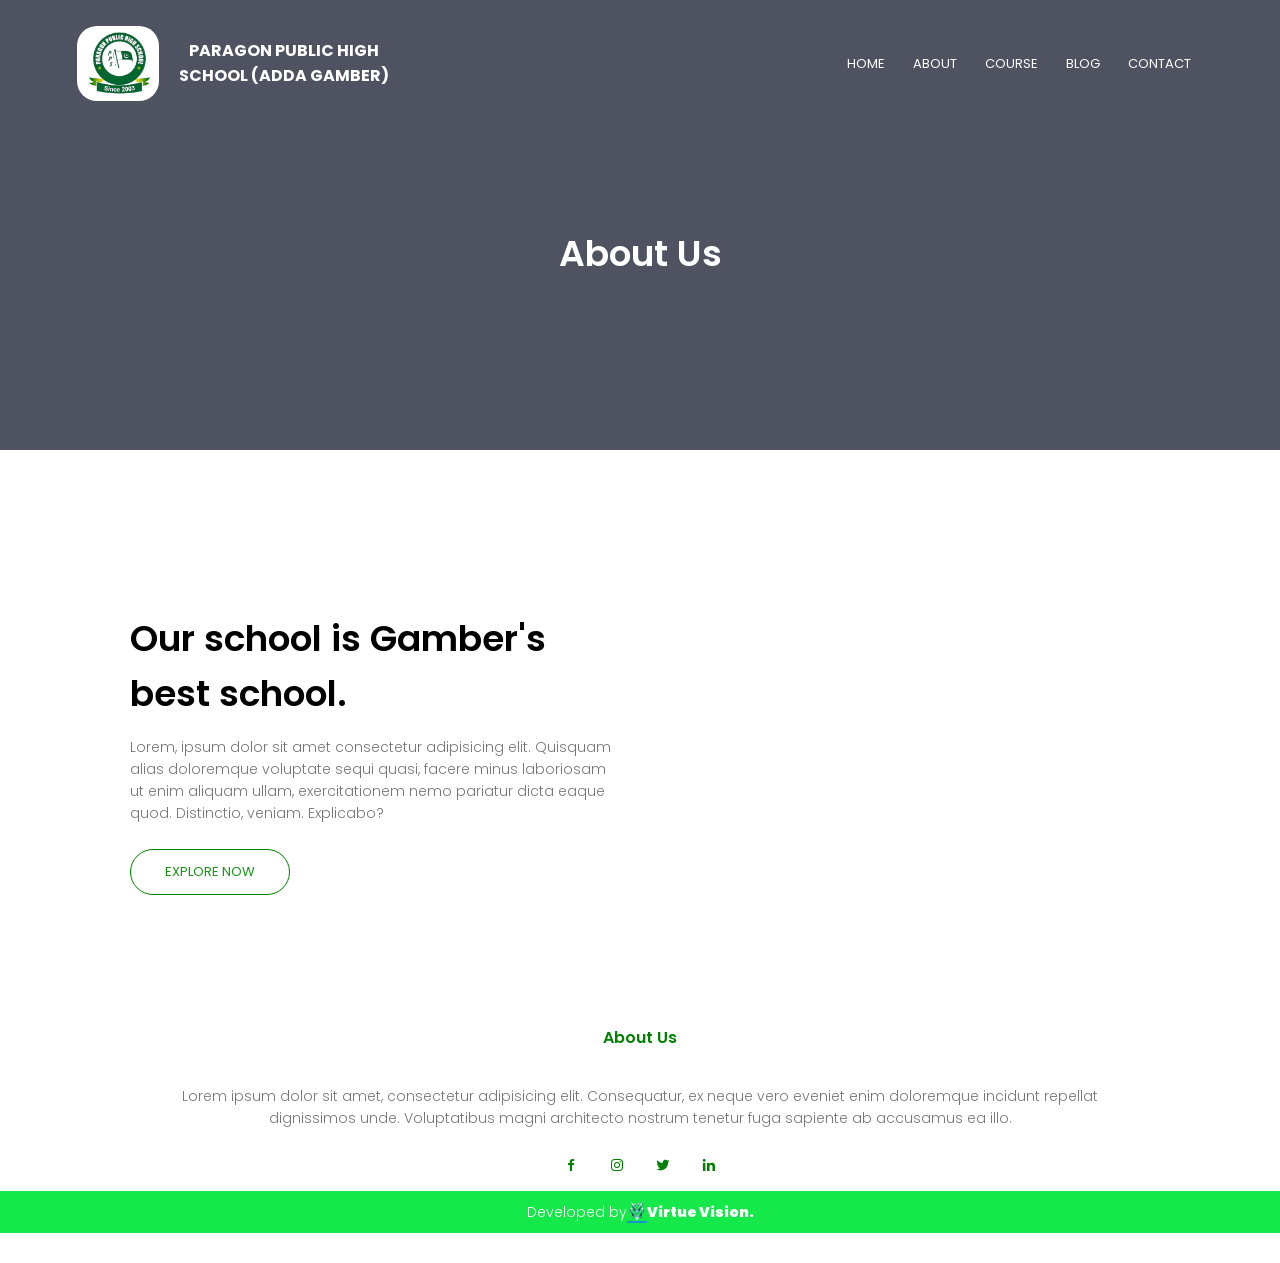
==== about.html @ e6b32bfe "Add files via upload" ====
<!DOCTYPE html>
<html lang="en">
<head>
    <meta charset="UTF-8">
    <meta name="viewport" content="width=device-width, initial-scale=1.0">
    <title>Paragon Public High School</title>
    <link rel="stylesheet" href="style.css">
    <link rel="icon" href="logo.jpg">
    <link href='https://unpkg.com/boxicons@2.1.4/css/boxicons.min.css' rel='stylesheet'>
    <link rel="preconnect" href="https://fonts.googleapis.com">
    <link rel="preconnect" href="https://fonts.gstatic.com" crossorigin>
    <link href="https://fonts.googleapis.com/css2?family=Poppins:ital,wght@0,100;0,200;0,300;0,400;0,500;0,600;0,700;0,800;0,900;1,100;1,200;1,300;1,400;1,500;1,600;1,700;1,800;1,900&display=swap" rel="stylesheet">
</head>
<body>
    
    <section class="sub-header">
        <nav>
            <a id="display" href="index.html">
                <img id="logo" src="logo.png" alt="">
                <h4 id="logo-text">PARAGON PUBLIC HIGH SCHOOL (ADDA GAMBER)</h4>
            </a>
            <div class="nav-links " id="navLinks">
                <i class='bx bx-x' onclick="hideMenu()" ></i>
                <ul>
                    <li><a href="index.html">HOME</a></li>
                    <li><a href="about.html">ABOUT</a></li>
                    <li><a href="course.html">COURSE</a></li>
                    <li><a href="blog.html">BLOG</a></li>
                    <li><a href="">CONTACT</a></li>
                </ul>
            </div>
            <i class='bx bx-menu' onclick="showMenu()"></i>
        </nav>
        <h1>About Us</h1>
    </section>
    <!--------- about us --------->
    <section class="about-us">
        <div class="row">
            <div class="about-col">
                <h1>Our school is Gamber's best school.</h1>
                <p>Lorem, ipsum dolor sit amet consectetur adipisicing elit. Quisquam alias doloremque voluptate sequi quasi, facere minus laboriosam ut enim aliquam ullam, exercitationem nemo pariatur dicta eaque quod. Distinctio, veniam. Explicabo?</p>
                <a href="" class="hero-btn red-btn">EXPLORE NOW</a>
            </div>
            <div class="about-col">
                <img src="about.jpg" alt="">
            </div>
        </div>
    </section>
    
    <section class="footer">
        <h4 style="color: green;">About Us</h4>
        <p>Lorem ipsum dolor sit amet, consectetur adipisicing elit. Consequatur, ex neque vero eveniet enim doloremque incidunt repellat <br> dignissimos unde. Voluptatibus magni architecto nostrum tenetur fuga sapiente ab accusamus ea illo.</p>
        <div class="icons">
            <i class='bx bxl-facebook' ></i>
            <i class='bx bxl-instagram' ></i>
            <i class='bx bxl-twitter' ></i>
            <i class='bx bxl-linkedin' ></i>
        </div>
        <p class="pvv">Developed by
                <img src="VV.png" id="vlog">
                <a id="pv" href="https://virtue-vision.com" target="_blank" style="text-decoration: none;">Virtue Vision.</a></p>
    </section>

    <script src="script.js"></script>
</body>
</html>
---- style.css ----
*{
    margin: 0;
    padding: 0;
    font-family: 'Poppins', sans-serif;
}
.header{
    min-height: 100vh;
    width: 100%;
    background-image: linear-gradient(rgba(4,9,30,0.7)),
    url(banner.png);
    background-position: center;
    background-size: cover;
    position: relative;
}
nav{
    display: flex;
    padding: 2% 6%;
    justify-content: space-between;
    align-items: center;
}
#display{
    display: flex;
    align-items: center;
    text-decoration: none;
}
#logo-text{
    color: white;
    max-inline-size: 15rem;
    padding: 0 5px;
}
#logo{
    width: 10%;
    padding-left: 1%;
    border-radius: 20px;
    background-color: #fff;
}
nav img{
    width: 145px;
}
.nav-link{
    flex: 1;
    text-align: right;
}
.nav-links ul li{
    list-style: none;
    display: inline-block;
    padding: 8px 12px;
    position: relative;
}
.nav-links ul li a{
    color: #fff;
    text-decoration: none;
    font-size: 13px;
}
.nav-links ul li::after{
    content: '';
    width: 0%;
    height: 2px;
    background: green;
    display: block;
    margin: auto;
    transition: 0.5s;
}
.nav-links ul li:hover::after{
    width: 100%;
}
.text-box{
    width: 90%;
    color: #fff;
    position: absolute;
    top: 50%;
    left: 50%;
    transform: translate(-50%,-50%);
    text-align: center;
}
.text-box h1{
    font-size: 62px;
}
.text-box p{
    margin: 10px 0 40px;
    font-size: 14px;
    color: #fff;
}
.hero-btn{
    display: inline-block;
    text-decoration: none;
    color: #fff;
    border: 1px solid #fff;
    border-radius: 50px;
    padding: 12px 34px;
    font-size: 13px;
    background: transparent;
    position: relative;
    cursor: pointer;
}
.hero-btn:hover{
    border: 3px solid green;
    background: green;
    transition: 1s;
}
nav .bx{
    display: none;
}
@media(max-width:700px){
    .text-box h1{
    font-size: 20px;
    }
    .nav-links ul li{
        display: block;
    }
    .nav-links{
        position: absolute;
        background: green;
        height: 100vh;
        width: 200px;
        right: -200px;
        top: 0;
        text-align: left;
        z-index: 2;
        transition: 1s;
    }
    nav .bx{
        display: block;
        color: #fff;
        margin: 10px;
        font-size: 35px;
        cursor: pointer;
    }
    .nav-links ul{
        padding: 30px;
    }
}

.course{
    width: 80%;
    margin: auto;
    text-align: center;
    padding-top: 100px;
}
h1{
    font-size: 36px;
    font-weight: 600;
}
p{
    color: #777;
    font-size: 14px;
    font-weight: 300;
    line-height: 22px;
    padding: 10px;
}
.row{
    margin-top: 5%;
    display: flex;
    justify-content: space-between;
}
.course-col{
    flex-basis: 32%;
    background: #179515;
    border-radius: 10px;
    margin-bottom: 5%;
    padding: 20px 12px;
    box-sizing: border-box;
    transition: 0.5s;
}
h3{
    text-align: center;
    font-weight: 600;
    margin: 10px 0;
    color: #fff;
}
.course-col p{
    color: #fff;
}
.course-col:hover{
    box-shadow: 0 0 20px 0px green;
}
@media(max-width: 700px){
    .row{
        flex-direction: column;
    }
}

.campus{
    width: 80%;
    margin: auto;
    text-align: center;
    padding-top: 50px;
}
.campus-col{
    flex-basis: 32%;
    border-radius: 10px;
    margin-bottom: 30px;
    position: relative;
    overflow: hidden;
}
.campus-col img{
    width: 100%;
    display: block;
}
.layer h3{
    width: 100%;
    font-weight: 500;
    color: #fff;
    font-size: 26px;
    bottom: 0;
    left: 50%;
    transform: translateX(-50%);
    position: absolute;
    opacity: 0;
    transition: 0.5s;
}
.layer{
    background: transparent;
    width: 100%;
    height: 100%;
    position: absolute;
    top: 0;
    left: 0;
    transition: 0.5s;
}
.layer:hover{
    background: rgba(0, 226, 11, 0.7);
}
.layer:hover h3{
    bottom: 49%;
    opacity: 1;
}


.facilities{
    width: 80%;
    margin: auto;
    text-align: center;
    padding-top: 100px;
}
.facilities-col{
    flex-basis: 31%;
    border-radius: 10px;
    margin-bottom: 5%;
    text-align: center;
}
.facilities-col img{
    width: 100%;
    border-radius: 10px;
}
.facilities-col p{
    padding: 0;
}
.facilities-col h3{
    margin-top: 16px;
    margin-bottom: 15px;
    text-align: left;
    color: black;
}
.testimonials{
    width: 80%;
    margin: auto;
    padding-top: 100px;
    text-align: center;
}
.testimonial-col{
    flex-basis: 44%;
    border-radius: 10px;
    margin-bottom: 5%;
    text-align: left;
    background: green;
    padding: 25px;
    cursor: pointer;
    display: flex;
}
.testimonial-col img{
    height: 40px;
    margin-left: 5px;
    margin-right: 30px;
    border-radius: 50%;
}
.testimonial-col p{
    padding: 0;
    color: white;
}
.testimonial-col h3{
    margin-top: 15px;
    text-align: left;
}
.testimonial-col .bx{
    color: yellow;
}
@media(max-width: 700px){
    .testimonial-col img{
    margin-left: 0px;
    margin-right: 15px;
    }
}

.cta{
    margin: 100px auto;
    width: 80%;
    background-image: linear-gradient(rgba(0,0,0,0.7),rgba(0,0,0,0.7)),url(images/banner2.jpg);
    background-position: center;
    background-size: cover;
    border-radius: 10px;
    text-align: center;
    padding: 100px 0;
}
.cta h1{
    color: white;
    margin-bottom: 40px;
    padding: 0;
}
@media(max-width: 700px){
    .cta h1{
        font-size: 24px;
    }
}

.footer{
    width: 100%;
    text-align: center;
    padding: 30px 0;
}
.footer h4{
    margin-bottom: 25px;
    margin-top: 20px;
    font-weight: 600;
}
.icons .bx{
    color: green;
    margin: 0 13px;
    cursor: pointer;
    padding: 18px 0;
}
.bx:hover{
    border: 2px solid #179515;
    border-radius: 500px;
}
#pv{
    font-weight: 900;
    color: #fff;
}
#pv:hover{
    color: #143774;
}

#vlog{
    width: 20px;
    border-bottom: 2px solid #1792d2;
}
.pvv{
    display: flex;
    justify-content: center;
    background-color: #15e94a;
    color: #fff;
}
/*-------------- about us page----------*/
.sub-header{
    height: 50vh;
    width: 100%;
    background-image: linear-gradient(rgba(4,9,30,0.7),
    rgba(4,9,30,0.7)),url(background.jpg);
    background-position: center;
    background-size: cover;
    text-align: center;
    color: #fff;
}
.sub-header h1{
    margin-top: 100px;
}
.about-us{
    width: 80%;
    margin: auto;
    padding-top: 80px;
    padding-bottom: 50px;
}
.about-col{
    flex-basis: 48%;
    padding: 30px 2px;
}
.about-col img{
    width: 100%;
}
.about-col h1{
    padding-top: 0;
}
.about-col p{
    padding: 15px 0 25px;
}
.red-btn{
    border: 1px solid green;
    background: transparent;
    color: #179515;
}
.red-btn:hover{
    color: #fff;
}
/*------------------blog content-----------*/
.blog-content{
    width: 80%;
    margin: auto;
    padding: 68px 0;
}
.blog-left{
    flex-basis: 65%;
}
.blog-left img{
    width: 100%;
}
.blog-left h2{
    color: green;
    font-weight: 600;
    margin: 30px 0;
}
.blog-left p{
    color: #999;
    padding: 0;
}
.blog-right{
    flex-basis: 32%;
}
.blog-right h3{
    background: #15e94a;
    color: #fff;
    padding: 7px 0;
    font-size: 16px;
    margin-bottom: 20px;
}
.blog-right div{
    display: flex;
    align-items: center;
    justify-content: space-between;
    color: #555;
    padding: 8px;
    box-sizing: border-box;
}
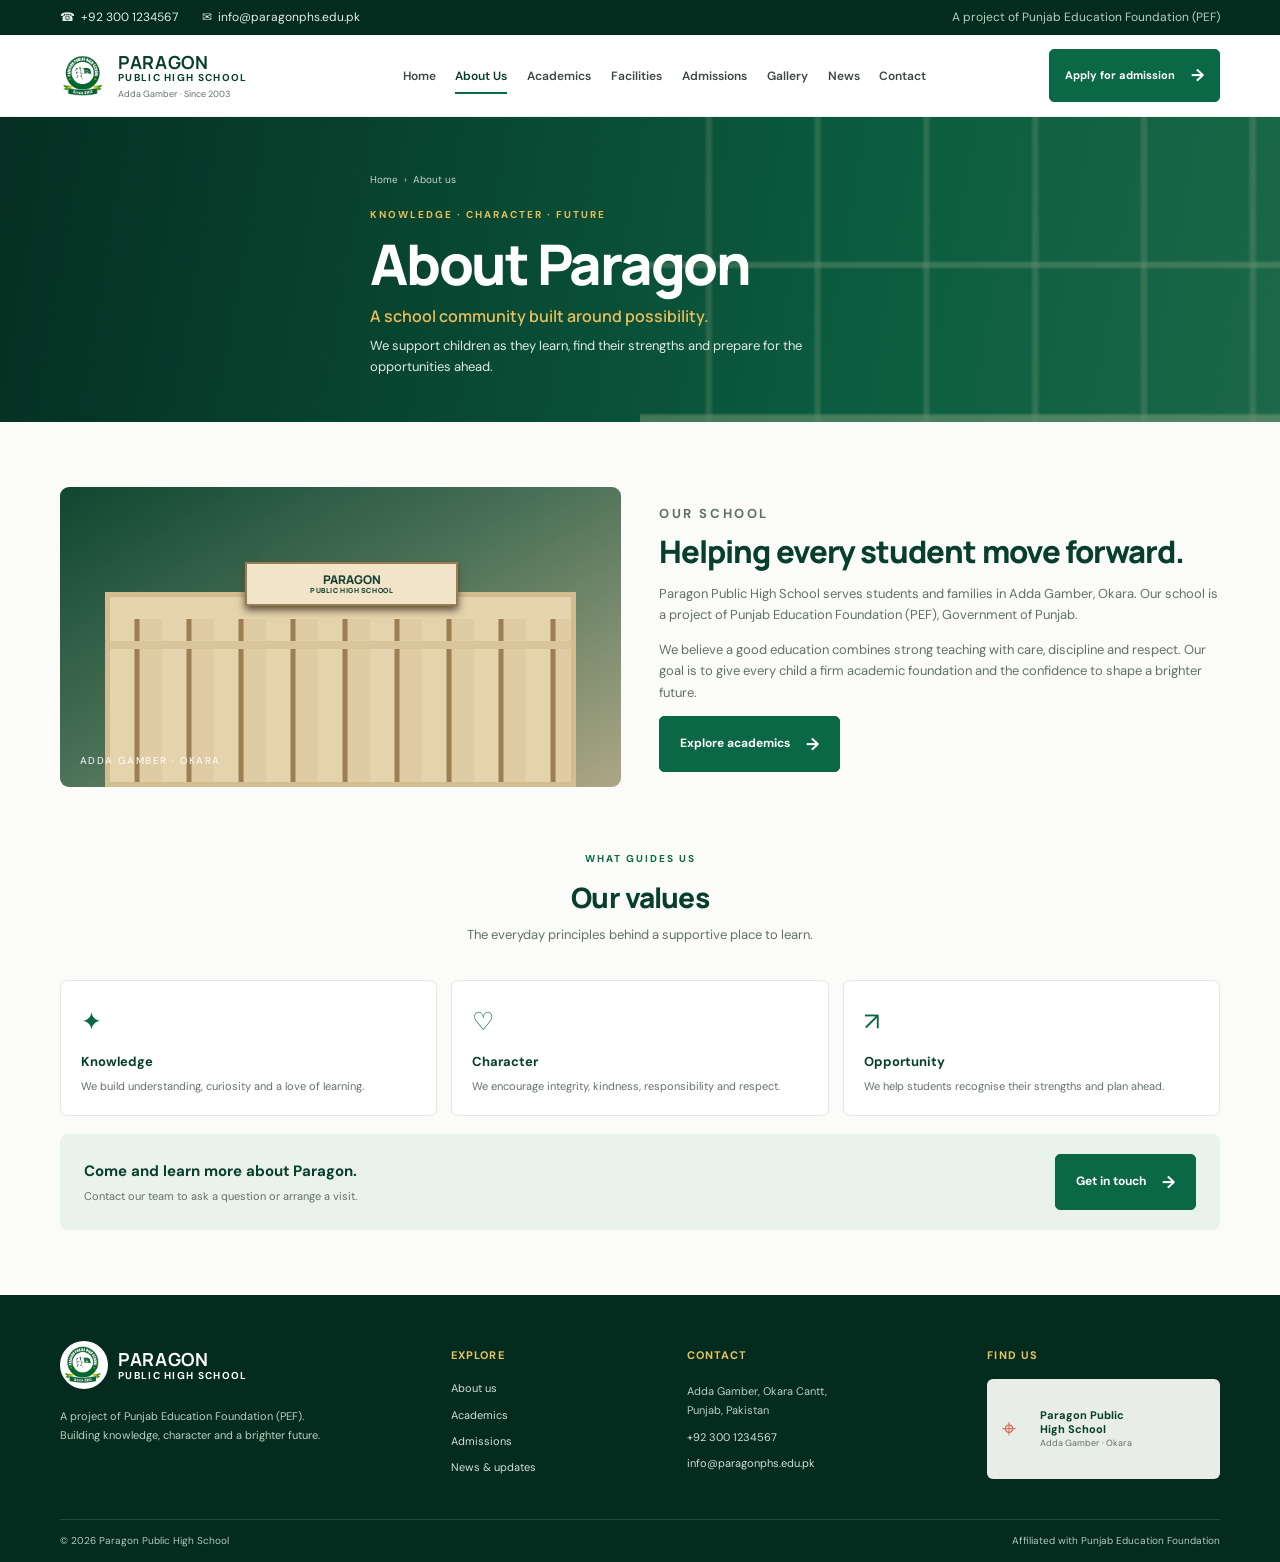
==== commit e1113b7f: "Complete Re-design" ====
--- a/about.html
+++ b/about.html
@@ -1,66 +1,4 @@
-<!DOCTYPE html>
-<html lang="en">
-<head>
-    <meta charset="UTF-8">
-    <meta name="viewport" content="width=device-width, initial-scale=1.0">
-    <title>Paragon Public High School</title>
-    <link rel="stylesheet" href="style.css">
-    <link rel="icon" href="logo.jpg">
-    <link href='https://unpkg.com/boxicons@2.1.4/css/boxicons.min.css' rel='stylesheet'>
-    <link rel="preconnect" href="https://fonts.googleapis.com">
-    <link rel="preconnect" href="https://fonts.gstatic.com" crossorigin>
-    <link href="https://fonts.googleapis.com/css2?family=Poppins:ital,wght@0,100;0,200;0,300;0,400;0,500;0,600;0,700;0,800;0,900;1,100;1,200;1,300;1,400;1,500;1,600;1,700;1,800;1,900&display=swap" rel="stylesheet">
-</head>
-<body>
-    
-    <section class="sub-header">
-        <nav>
-            <a id="display" href="index.html">
-                <img id="logo" src="logo.png" alt="">
-                <h4 id="logo-text">PARAGON PUBLIC HIGH SCHOOL (ADDA GAMBER)</h4>
-            </a>
-            <div class="nav-links " id="navLinks">
-                <i class='bx bx-x' onclick="hideMenu()" ></i>
-                <ul>
-                    <li><a href="index.html">HOME</a></li>
-                    <li><a href="about.html">ABOUT</a></li>
-                    <li><a href="course.html">COURSE</a></li>
-                    <li><a href="blog.html">BLOG</a></li>
-                    <li><a href="">CONTACT</a></li>
-                </ul>
-            </div>
-            <i class='bx bx-menu' onclick="showMenu()"></i>
-        </nav>
-        <h1>About Us</h1>
-    </section>
-    <!--------- about us --------->
-    <section class="about-us">
-        <div class="row">
-            <div class="about-col">
-                <h1>Our school is Gamber's best school.</h1>
-                <p>Lorem, ipsum dolor sit amet consectetur adipisicing elit. Quisquam alias doloremque voluptate sequi quasi, facere minus laboriosam ut enim aliquam ullam, exercitationem nemo pariatur dicta eaque quod. Distinctio, veniam. Explicabo?</p>
-                <a href="" class="hero-btn red-btn">EXPLORE NOW</a>
-            </div>
-            <div class="about-col">
-                <img src="about.jpg" alt="">
-            </div>
-        </div>
-    </section>
-    
-    <section class="footer">
-        <h4 style="color: green;">About Us</h4>
-        <p>Lorem ipsum dolor sit amet, consectetur adipisicing elit. Consequatur, ex neque vero eveniet enim doloremque incidunt repellat <br> dignissimos unde. Voluptatibus magni architecto nostrum tenetur fuga sapiente ab accusamus ea illo.</p>
-        <div class="icons">
-            <i class='bx bxl-facebook' ></i>
-            <i class='bx bxl-instagram' ></i>
-            <i class='bx bxl-twitter' ></i>
-            <i class='bx bxl-linkedin' ></i>
-        </div>
-        <p class="pvv">Developed by
-                <img src="VV.png" id="vlog">
-                <a id="pv" href="https://virtue-vision.com" target="_blank" style="text-decoration: none;">Virtue Vision.</a></p>
-    </section>
-
-    <script src="script.js"></script>
-</body>
-</html>+<!doctype html><html lang="en"><head><meta charset="utf-8"><meta name="viewport" content="width=device-width, initial-scale=1"><meta name="description" content="Learn about Paragon Public High School, a PEF school in Adda Gamber."><title>About Us | Paragon Public High School</title><link rel="icon" href="logo.png"><link rel="stylesheet" href="style.css"></head><body>
+<div class="topbar"><div class="container topbar-inner"><span>☎ &nbsp;+92 300 1234567</span><a href="mailto:info@paragonphs.edu.pk">✉ &nbsp;info@paragonphs.edu.pk</a><span class="topbar-note">A project of Punjab Education Foundation (PEF)</span></div></div><header class="site-header"><div class="container nav-wrap"><a class="brand" href="index.html"><img src="logo.png" alt="Paragon crest"><span><strong>PARAGON</strong><small>PUBLIC HIGH SCHOOL</small><em>Adda Gamber · Since 2003</em></span></a><button class="menu-toggle" aria-label="Open menu" aria-expanded="false">☰</button><nav class="main-nav"><a href="index.html">Home</a><a class="active" href="about.html">About Us</a><a href="course.html">Academics</a><a href="index.html#facilities">Facilities</a><a href="admissions.html">Admissions</a><a href="index.html#life">Gallery</a><a href="blog.html">News</a><a href="contact.html">Contact</a></nav><a class="button button-small nav-cta" href="admissions.html">Apply for admission <span>→</span></a></div></header>
+<main><section class="page-hero"><div class="container page-hero-content"><p class="breadcrumbs">Home &nbsp;›&nbsp; About us</p><p class="eyebrow">KNOWLEDGE · CHARACTER · FUTURE</p><h1>About Paragon</h1><h2>A school community built around possibility.</h2><p>We support children as they learn, find their strengths and prepare for the opportunities ahead.</p></div></section><section class="content-section container"><div class="about-split"><div class="about-visual"><span class="school-sign">PARAGON <small>PUBLIC HIGH SCHOOL</small></span><span class="about-visual-caption">ADDA GAMBER · OKARA</span></div><div class="about-copy"><p class="eyebrow">OUR SCHOOL</p><h2>Helping every student move forward.</h2><p>Paragon Public High School serves students and families in Adda Gamber, Okara. Our school is a project of Punjab Education Foundation (PEF), Government of Punjab.</p><p>We believe a good education combines strong teaching with care, discipline and respect. Our goal is to give every child a firm academic foundation and the confidence to shape a brighter future.</p><a class="button" href="course.html">Explore academics <span>→</span></a></div></div><div class="section-heading" style="margin-top:64px"><p class="eyebrow">WHAT GUIDES US</p><h2>Our values</h2><p>The everyday principles behind a supportive place to learn.</p></div><div class="values-grid"><article class="value-card"><span>✦</span><h3>Knowledge</h3><p>We build understanding, curiosity and a love of learning.</p></article><article class="value-card"><span>♡</span><h3>Character</h3><p>We encourage integrity, kindness, responsibility and respect.</p></article><article class="value-card"><span>↗</span><h3>Opportunity</h3><p>We help students recognise their strengths and plan ahead.</p></article></div><div class="contact-banner"><div><h3>Come and learn more about Paragon.</h3><p>Contact our team to ask a question or arrange a visit.</p></div><a href="contact.html" class="button">Get in touch <span>→</span></a></div></section></main>
+<footer class="site-footer"><div class="container footer-grid"><div class="footer-brand"><a class="brand brand-light" href="index.html"><img src="logo.png" alt=""><span><strong>PARAGON</strong><small>PUBLIC HIGH SCHOOL</small></span></a><p>A project of Punjab Education Foundation (PEF).<br>Building knowledge, character and a brighter future.</p></div><div><h3>Explore</h3><a href="about.html">About us</a><a href="course.html">Academics</a><a href="admissions.html">Admissions</a><a href="blog.html">News & updates</a></div><div><h3>Contact</h3><p>Adda Gamber, Okara Cantt,<br>Punjab, Pakistan</p><a href="tel:+923001234567">+92 300 1234567</a><a href="mailto:info@paragonphs.edu.pk">info@paragonphs.edu.pk</a></div><div><h3>Find us</h3><a class="map-card" href="https://maps.google.com/?q=Adda+Gamber,+Okara,+Pakistan" target="_blank" rel="noreferrer"><span>⌖</span><b>Paragon Public<br>High School</b><small>Adda Gamber · Okara</small></a></div></div><div class="container footer-bottom"><span>© <span data-year>2026</span> Paragon Public High School</span><span>Affiliated with Punjab Education Foundation</span></div></footer><script src="script.js"></script></body></html>
--- a/style.css
+++ b/style.css
@@ -1,433 +1,17 @@
-*{
-    margin: 0;
-    padding: 0;
-    font-family: 'Poppins', sans-serif;
-}
-.header{
-    min-height: 100vh;
-    width: 100%;
-    background-image: linear-gradient(rgba(4,9,30,0.7)),
-    url(banner.png);
-    background-position: center;
-    background-size: cover;
-    position: relative;
-}
-nav{
-    display: flex;
-    padding: 2% 6%;
-    justify-content: space-between;
-    align-items: center;
-}
-#display{
-    display: flex;
-    align-items: center;
-    text-decoration: none;
-}
-#logo-text{
-    color: white;
-    max-inline-size: 15rem;
-    padding: 0 5px;
-}
-#logo{
-    width: 10%;
-    padding-left: 1%;
-    border-radius: 20px;
-    background-color: #fff;
-}
-nav img{
-    width: 145px;
-}
-.nav-link{
-    flex: 1;
-    text-align: right;
-}
-.nav-links ul li{
-    list-style: none;
-    display: inline-block;
-    padding: 8px 12px;
-    position: relative;
-}
-.nav-links ul li a{
-    color: #fff;
-    text-decoration: none;
-    font-size: 13px;
-}
-.nav-links ul li::after{
-    content: '';
-    width: 0%;
-    height: 2px;
-    background: green;
-    display: block;
-    margin: auto;
-    transition: 0.5s;
-}
-.nav-links ul li:hover::after{
-    width: 100%;
-}
-.text-box{
-    width: 90%;
-    color: #fff;
-    position: absolute;
-    top: 50%;
-    left: 50%;
-    transform: translate(-50%,-50%);
-    text-align: center;
-}
-.text-box h1{
-    font-size: 62px;
-}
-.text-box p{
-    margin: 10px 0 40px;
-    font-size: 14px;
-    color: #fff;
-}
-.hero-btn{
-    display: inline-block;
-    text-decoration: none;
-    color: #fff;
-    border: 1px solid #fff;
-    border-radius: 50px;
-    padding: 12px 34px;
-    font-size: 13px;
-    background: transparent;
-    position: relative;
-    cursor: pointer;
-}
-.hero-btn:hover{
-    border: 3px solid green;
-    background: green;
-    transition: 1s;
-}
-nav .bx{
-    display: none;
-}
-@media(max-width:700px){
-    .text-box h1{
-    font-size: 20px;
-    }
-    .nav-links ul li{
-        display: block;
-    }
-    .nav-links{
-        position: absolute;
-        background: green;
-        height: 100vh;
-        width: 200px;
-        right: -200px;
-        top: 0;
-        text-align: left;
-        z-index: 2;
-        transition: 1s;
-    }
-    nav .bx{
-        display: block;
-        color: #fff;
-        margin: 10px;
-        font-size: 35px;
-        cursor: pointer;
-    }
-    .nav-links ul{
-        padding: 30px;
-    }
-}
-
-.course{
-    width: 80%;
-    margin: auto;
-    text-align: center;
-    padding-top: 100px;
-}
-h1{
-    font-size: 36px;
-    font-weight: 600;
-}
-p{
-    color: #777;
-    font-size: 14px;
-    font-weight: 300;
-    line-height: 22px;
-    padding: 10px;
-}
-.row{
-    margin-top: 5%;
-    display: flex;
-    justify-content: space-between;
-}
-.course-col{
-    flex-basis: 32%;
-    background: #179515;
-    border-radius: 10px;
-    margin-bottom: 5%;
-    padding: 20px 12px;
-    box-sizing: border-box;
-    transition: 0.5s;
-}
-h3{
-    text-align: center;
-    font-weight: 600;
-    margin: 10px 0;
-    color: #fff;
-}
-.course-col p{
-    color: #fff;
-}
-.course-col:hover{
-    box-shadow: 0 0 20px 0px green;
-}
-@media(max-width: 700px){
-    .row{
-        flex-direction: column;
-    }
-}
-
-.campus{
-    width: 80%;
-    margin: auto;
-    text-align: center;
-    padding-top: 50px;
-}
-.campus-col{
-    flex-basis: 32%;
-    border-radius: 10px;
-    margin-bottom: 30px;
-    position: relative;
-    overflow: hidden;
-}
-.campus-col img{
-    width: 100%;
-    display: block;
-}
-.layer h3{
-    width: 100%;
-    font-weight: 500;
-    color: #fff;
-    font-size: 26px;
-    bottom: 0;
-    left: 50%;
-    transform: translateX(-50%);
-    position: absolute;
-    opacity: 0;
-    transition: 0.5s;
-}
-.layer{
-    background: transparent;
-    width: 100%;
-    height: 100%;
-    position: absolute;
-    top: 0;
-    left: 0;
-    transition: 0.5s;
-}
-.layer:hover{
-    background: rgba(0, 226, 11, 0.7);
-}
-.layer:hover h3{
-    bottom: 49%;
-    opacity: 1;
-}
-
-
-.facilities{
-    width: 80%;
-    margin: auto;
-    text-align: center;
-    padding-top: 100px;
-}
-.facilities-col{
-    flex-basis: 31%;
-    border-radius: 10px;
-    margin-bottom: 5%;
-    text-align: center;
-}
-.facilities-col img{
-    width: 100%;
-    border-radius: 10px;
-}
-.facilities-col p{
-    padding: 0;
-}
-.facilities-col h3{
-    margin-top: 16px;
-    margin-bottom: 15px;
-    text-align: left;
-    color: black;
-}
-.testimonials{
-    width: 80%;
-    margin: auto;
-    padding-top: 100px;
-    text-align: center;
-}
-.testimonial-col{
-    flex-basis: 44%;
-    border-radius: 10px;
-    margin-bottom: 5%;
-    text-align: left;
-    background: green;
-    padding: 25px;
-    cursor: pointer;
-    display: flex;
-}
-.testimonial-col img{
-    height: 40px;
-    margin-left: 5px;
-    margin-right: 30px;
-    border-radius: 50%;
-}
-.testimonial-col p{
-    padding: 0;
-    color: white;
-}
-.testimonial-col h3{
-    margin-top: 15px;
-    text-align: left;
-}
-.testimonial-col .bx{
-    color: yellow;
-}
-@media(max-width: 700px){
-    .testimonial-col img{
-    margin-left: 0px;
-    margin-right: 15px;
-    }
-}
-
-.cta{
-    margin: 100px auto;
-    width: 80%;
-    background-image: linear-gradient(rgba(0,0,0,0.7),rgba(0,0,0,0.7)),url(images/banner2.jpg);
-    background-position: center;
-    background-size: cover;
-    border-radius: 10px;
-    text-align: center;
-    padding: 100px 0;
-}
-.cta h1{
-    color: white;
-    margin-bottom: 40px;
-    padding: 0;
-}
-@media(max-width: 700px){
-    .cta h1{
-        font-size: 24px;
-    }
-}
-
-.footer{
-    width: 100%;
-    text-align: center;
-    padding: 30px 0;
-}
-.footer h4{
-    margin-bottom: 25px;
-    margin-top: 20px;
-    font-weight: 600;
-}
-.icons .bx{
-    color: green;
-    margin: 0 13px;
-    cursor: pointer;
-    padding: 18px 0;
-}
-.bx:hover{
-    border: 2px solid #179515;
-    border-radius: 500px;
-}
-#pv{
-    font-weight: 900;
-    color: #fff;
-}
-#pv:hover{
-    color: #143774;
-}
-
-#vlog{
-    width: 20px;
-    border-bottom: 2px solid #1792d2;
-}
-.pvv{
-    display: flex;
-    justify-content: center;
-    background-color: #15e94a;
-    color: #fff;
-}
-/*-------------- about us page----------*/
-.sub-header{
-    height: 50vh;
-    width: 100%;
-    background-image: linear-gradient(rgba(4,9,30,0.7),
-    rgba(4,9,30,0.7)),url(background.jpg);
-    background-position: center;
-    background-size: cover;
-    text-align: center;
-    color: #fff;
-}
-.sub-header h1{
-    margin-top: 100px;
-}
-.about-us{
-    width: 80%;
-    margin: auto;
-    padding-top: 80px;
-    padding-bottom: 50px;
-}
-.about-col{
-    flex-basis: 48%;
-    padding: 30px 2px;
-}
-.about-col img{
-    width: 100%;
-}
-.about-col h1{
-    padding-top: 0;
-}
-.about-col p{
-    padding: 15px 0 25px;
-}
-.red-btn{
-    border: 1px solid green;
-    background: transparent;
-    color: #179515;
-}
-.red-btn:hover{
-    color: #fff;
-}
-/*------------------blog content-----------*/
-.blog-content{
-    width: 80%;
-    margin: auto;
-    padding: 68px 0;
-}
-.blog-left{
-    flex-basis: 65%;
-}
-.blog-left img{
-    width: 100%;
-}
-.blog-left h2{
-    color: green;
-    font-weight: 600;
-    margin: 30px 0;
-}
-.blog-left p{
-    color: #999;
-    padding: 0;
-}
-.blog-right{
-    flex-basis: 32%;
-}
-.blog-right h3{
-    background: #15e94a;
-    color: #fff;
-    padding: 7px 0;
-    font-size: 16px;
-    margin-bottom: 20px;
-}
-.blog-right div{
-    display: flex;
-    align-items: center;
-    justify-content: space-between;
-    color: #555;
-    padding: 8px;
-    box-sizing: border-box;
-}+@import url('https://fonts.googleapis.com/css2?family=DM+Sans:wght@400;500;600;700&family=Manrope:wght@400;500;600;700;800&display=swap');
+:root{--green:#073e2c;--deep:#032b1e;--mid:#0b6847;--mint:#eaf2ec;--paper:#fbfcf9;--gold:#e9bd59;--ink:#17251e;--muted:#637068;--line:#e2e8e2;--white:#fff;--serif:Georgia,'Times New Roman',serif;--sans:'DM Sans',Arial,sans-serif;--display:'Manrope',Arial,sans-serif;--shadow:0 14px 40px rgba(15,45,31,.08)}
+*{box-sizing:border-box}html{scroll-behavior:smooth}body{margin:0;background:var(--paper);color:var(--ink);font-family:var(--sans);font-size:15px;line-height:1.65}a{color:inherit;text-decoration:none}img{max-width:100%}.container{width:min(1160px,calc(100% - 48px));margin-inline:auto}.topbar{background:var(--deep);color:#e3eee8;font-size:12px}.topbar-inner{min-height:35px;display:flex;align-items:center;gap:24px}.topbar a:hover{color:var(--gold)}.topbar-note{margin-left:auto;color:#b9cfc0}.site-header{height:82px;background:rgba(255,255,255,.97);position:sticky;top:0;z-index:10;border-bottom:1px solid #edf0ec}.nav-wrap{height:100%;display:flex;align-items:center;justify-content:space-between;gap:22px}.brand{display:flex;align-items:center;gap:10px;min-width:220px;color:var(--green)}.brand img{width:48px;height:48px;object-fit:contain}.brand span{display:flex;flex-direction:column;line-height:1.15}.brand strong{font-family:var(--display);font-size:18px;letter-spacing:.035em}.brand small{font-size:10px;font-weight:700;letter-spacing:.13em}.brand em{font-size:9px;font-style:normal;color:var(--muted);margin-top:5px}.main-nav{display:flex;align-items:center;gap:clamp(10px,1.55vw,23px)}.main-nav a{font-size:12px;font-weight:600;color:#3d4842;white-space:nowrap;padding:29px 0 26px;position:relative}.main-nav a:after{content:'';height:2px;position:absolute;bottom:19px;left:0;right:100%;background:var(--mid);transition:.2s}.main-nav a:hover:after,.main-nav a.active:after{right:0}.main-nav a.active{color:var(--green)}.menu-toggle{display:none;border:0;background:none;font-size:26px;color:var(--green);cursor:pointer}.button{display:inline-flex;align-items:center;justify-content:center;gap:16px;padding:13px 20px;border:1px solid var(--mid);border-radius:5px;background:var(--mid);color:white;font-weight:700;font-size:12px;transition:.2s}.button:hover{background:var(--deep);border-color:var(--deep);transform:translateY(-1px)}.button span,.text-link span{font-size:17px}.button-small{padding:11px 15px;font-size:11px;white-space:nowrap}.button-outline{background:transparent;border-color:rgba(255,255,255,.7);color:white}.button-outline:hover{background:#fff;color:var(--green);border-color:#fff}.button-gold{background:var(--gold);border-color:var(--gold);color:var(--deep)}.button-gold:hover{background:#f2cc72;border-color:#f2cc72;color:var(--deep)}
+.hero{min-height:530px;background:radial-gradient(ellipse at 73% 22%,#2c7254 0%,transparent 33%),linear-gradient(110deg,#052b20 2%,#06432f 53%,#0d5a40 100%);color:white;position:relative;overflow:hidden;display:flex;align-items:center}.hero:before{content:'';position:absolute;inset:0;background:linear-gradient(90deg,rgba(3,35,25,.15),transparent 64%),radial-gradient(ellipse at 92% 100%,rgba(231,184,79,.24),transparent 35%)}.hero-content{position:relative;z-index:2;padding:65px 0 82px}.eyebrow{font-size:10px;letter-spacing:.2em;font-weight:700;color:var(--mid);margin:0 0 10px}.hero .eyebrow{color:#eac667}.hero h1{font-family:var(--display);font-size:clamp(42px,6vw,76px);line-height:1.02;letter-spacing:-.045em;margin:0 0 20px;max-width:590px}.hero h1 span{color:#e8c363}.hero-lead{font-size:16px;line-height:1.65;color:#e4ece6;max-width:450px;margin:0 0 8px}.hero-sub{font-size:12px;color:#c4d6ca;margin:0 0 25px}.hero-actions{display:flex;gap:12px;flex-wrap:wrap}.hero-proof{display:flex;gap:12px;align-items:center;margin-top:42px;color:#fff}.proof-mark{width:39px;height:39px;border:1px solid rgba(233,189,89,.7);border-radius:50%;display:grid;place-items:center;color:var(--gold);font-size:22px}.hero-proof span:last-child{display:grid;line-height:1.35}.hero-proof b{font-size:12px}.hero-proof small{font-size:10px;color:#bfd2c6}.hero-building{position:absolute;z-index:1;width:min(54%,720px);height:390px;right:4.5%;bottom:45px;opacity:.9;background:linear-gradient(90deg,rgba(3,53,35,.3),transparent 12%),linear-gradient(#d7bb87 0 11%,#e8d3a6 11% 58%,#c4a977 58% 61%,#e0c99d 61% 100%);border:5px solid #c8b284;border-bottom:0;box-shadow:0 25px 70px rgba(0,0,0,.25);transform:perspective(1000px) rotateY(-7deg);clip-path:polygon(5% 7%,100% 0,100% 100%,0 100%)}.hero-building:before{content:'';position:absolute;inset:22% 0 0;background:repeating-linear-gradient(90deg,transparent 0 11%,rgba(91,71,42,.17) 11% 11.5%),repeating-linear-gradient(0deg,transparent 0 31%,rgba(99,77,47,.22) 31% 32%)}.building-upper{position:absolute;inset:31% 3% 56%;display:flex;gap:3%;justify-content:space-around}.building-upper i{display:block;width:15%;height:100%;background:linear-gradient(90deg,#173f32 0 15%,#aac0b0 16% 22%,#244a3a 23% 78%,#b4c2b5 79% 85%,#244737 86%);box-shadow:0 2px 8px #725f40}.building-columns{position:absolute;left:37%;right:16%;top:53%;height:41%;display:flex;justify-content:space-around;background:#123a2c;box-shadow:0 0 0 8px #d1b684}.building-columns i{height:100%;width:8px;background:linear-gradient(90deg,#c7ae7e,#f3e4c2 45%,#ac966d);box-shadow:0 2px 3px #17251e}.building-roof{position:absolute;top:20%;left:36%;width:39%;height:7%;background:#d0b681;box-shadow:0 6px 5px #806d4d}.school-sign{position:absolute;z-index:2;top:12%;left:41%;width:30%;padding:9px 4px;background:#f1e4c8;color:#174232;text-align:center;font-family:var(--display);font-size:12px;font-weight:800;line-height:1.15;border:2px solid #977e51;box-shadow:0 4px 8px #584c37}.school-sign small{display:block;font-size:7px;letter-spacing:.08em}.building-steps{position:absolute;bottom:0;left:30%;width:48%;height:13%;background:repeating-linear-gradient(0deg,#baaa89 0 7px,#e5d6b7 7px 12px)}.hero-bottom{position:absolute;z-index:3;bottom:0;left:50%;transform:translateX(-50%);display:flex;justify-content:space-between;padding:12px 0;border-top:1px solid rgba(255,255,255,.18);font-size:9px;letter-spacing:.13em;color:#d6e3da}
+.feature-strip{display:grid;grid-template-columns:repeat(4,1fr);background:white;border:1px solid var(--line);border-radius:8px;margin-top:-1px;position:relative;z-index:4;box-shadow:var(--shadow)}.feature-strip article{display:flex;gap:13px;align-items:center;padding:21px 19px;border-right:1px solid var(--line)}.feature-strip article:last-child{border:0}.feature-icon{width:38px;height:38px;flex:none;border-radius:50%;background:var(--green);color:white;display:grid;place-items:center;font-size:18px}.feature-strip h3,.feature-strip p{margin:0}.feature-strip h3{font-size:12px;color:var(--green)}.feature-strip p{font-size:10px;line-height:1.45;color:var(--muted);margin-top:4px}.section{padding-top:83px;padding-bottom:20px}.section-heading{text-align:center;margin:0 auto 30px;max-width:570px}.section-heading h2,.message-news h2,.results-band h2,.cta-band h2{font:800 clamp(26px,3vw,36px)/1.2 var(--display);letter-spacing:-.035em;color:var(--green);margin:0 0 10px}.section-heading>p:last-child{margin:0;color:var(--muted);font-size:13px}.card-grid{display:grid;gap:13px}.six-grid{grid-template-columns:repeat(6,1fr)}.icon-card{min-height:172px;text-align:center;padding:22px 13px;background:#fff;border:1px solid var(--line);border-radius:7px;transition:.2s}.icon-card:hover{transform:translateY(-4px);box-shadow:var(--shadow);border-color:#a7c1af}.icon-card>span{font-size:29px;line-height:1;color:var(--mid)}.icon-card h3{margin:14px 0 6px;font-size:12px;color:var(--green)}.icon-card p{margin:0;font-size:10px;line-height:1.55;color:var(--muted)}
+.results-band{display:grid;grid-template-columns:1fr 1.2fr;background:var(--deep);border-radius:9px;color:#fff;padding:30px 36px;gap:32px;margin-top:28px}.results-intro{padding-right:24px;border-right:1px solid rgba(255,255,255,.2)}.results-band .eyebrow{color:var(--gold)}.results-band h2{color:#fff;font-size:24px}.results-band p:not(.eyebrow){font-size:12px;color:#c8d8ce;max-width:380px}.text-link{display:inline-flex;align-items:center;gap:9px;color:var(--mid);font-weight:700;font-size:12px}.results-band .text-link{color:var(--gold)}.results-data .eyebrow{margin-bottom:18px}.stats{display:grid;grid-template-columns:repeat(3,1fr);gap:10px}.stats article{background:#fff;color:var(--green);min-height:100px;border-radius:6px;display:flex;flex-direction:column;align-items:center;justify-content:center;text-align:center;padding:12px}.stats strong{font:800 26px var(--display)}.stats span{font-size:10px;color:var(--muted);margin-top:4px}
+.section-heading-row{max-width:none;display:flex;align-items:end;justify-content:space-between;text-align:left}.section-heading-row>div>p:last-child{margin:0}.life-grid{display:grid;grid-template-columns:1.2fr 1fr 1fr;gap:14px}.life-card{min-height:220px;border-radius:8px;overflow:hidden;padding:20px;position:relative;display:flex;flex-direction:column;justify-content:space-between;color:#fff;background-color:#315944;background-image:linear-gradient(0deg,rgba(3,37,26,.83),transparent 74%),repeating-linear-gradient(0deg,transparent 0 39px,rgba(255,255,255,.09) 40px),linear-gradient(100deg,#8e9f82,#bec3ad 35%,#4f6d4f)}.life-card:before{content:'';position:absolute;inset:15% 8% 0;background:repeating-linear-gradient(90deg,transparent 0 16%,rgba(13,47,34,.62) 16% 21%,transparent 21% 36%);border-top:7px solid rgba(224,209,177,.8);opacity:.65}.life-science{background-color:#48715c;background-image:linear-gradient(0deg,rgba(3,37,26,.8),transparent 75%),radial-gradient(ellipse at 70% 20%,#d8ddc5,transparent 30%),linear-gradient(115deg,#748d78,#ccd1c0 50%,#56705a)}.life-sport{background-color:#5b7950;background-image:linear-gradient(0deg,rgba(3,37,26,.8),transparent 75%),linear-gradient(110deg,#476945,#9ba973 50%,#647b56)}.life-card span,.life-card h3{position:relative;z-index:1}.life-card span{font-size:9px;letter-spacing:.16em;color:#f0d47c}.life-card h3{font:700 22px/1.2 var(--display);margin:0}.message-news{display:grid;grid-template-columns:1.1fr .9fr;gap:16px;padding-top:68px;padding-bottom:25px}.principal-card,.news-card{padding:28px;background:white;border:1px solid var(--line);border-radius:8px}.principal-card{background:var(--mint);position:relative;padding-right:50px}.principal-card .eyebrow,.news-card .eyebrow{margin-bottom:14px}.quote-mark{font:64px/1 var(--serif);color:#93b09b;margin-top:0}.principal-card h2{font-size:23px;max-width:475px;margin-top:-9px}.principal-card>p:not(.eyebrow){font-size:12px;color:var(--muted);max-width:460px;margin:12px 0 18px}.news-card h2{font-size:23px}.news-item{display:grid;grid-template-columns:39px 1fr 22px;gap:12px;align-items:center;padding:14px 0;border-bottom:1px solid var(--line)}.news-item time{width:36px;height:36px;background:var(--mint);border-radius:50%;display:grid;place-items:center;color:var(--green);font-size:11px;font-weight:700}.news-item h3{font-size:12px;color:var(--green);margin:0}.news-item p{font-size:10px;color:var(--muted);margin:3px 0 0}.news-item>a{color:var(--mid);font-size:19px}.news-card>.text-link{margin-top:17px}.cta-band{display:flex;align-items:center;justify-content:space-between;gap:20px;padding:28px 34px;margin-top:22px;margin-bottom:70px;border-radius:8px;background:linear-gradient(110deg,#073d2c,#0e6747);color:white}.cta-band .eyebrow{color:var(--gold);margin-bottom:7px}.cta-band h2{color:#fff;font-size:25px;margin:0}
+.site-footer{background:var(--deep);color:#eaf0ec;padding:46px 0 0}.footer-grid{display:grid;grid-template-columns:1.35fr .75fr 1fr .9fr;gap:42px;padding-bottom:35px}.brand-light{color:#fff;min-width:0}.brand-light img{background:#fff;border-radius:50%;padding:2px}.footer-brand>p,.footer-grid>div>p{font-size:11px;color:#bdd0c4;line-height:1.7;margin:18px 0 0}.footer-grid h3{font-size:11px;letter-spacing:.1em;text-transform:uppercase;color:#e9c361;margin:5px 0 15px}.footer-grid>div:not(.footer-brand)>a:not(.map-card){display:block;font-size:11px;color:#d4e0d8;margin:8px 0}.footer-grid a:hover{color:var(--gold)}.map-card{min-height:100px;background:#e8ede7;border-radius:6px;color:var(--green);padding:15px;display:grid;grid-template-columns:30px 1fr;align-content:center;column-gap:8px}.map-card>span{grid-row:span 2;font-size:25px;color:#d7644f}.map-card b{font-size:11px;line-height:1.3}.map-card small{font-size:9px;color:var(--muted)}.footer-bottom{border-top:1px solid rgba(255,255,255,.13);min-height:43px;display:flex;align-items:center;justify-content:space-between;font-size:10px;color:#b6c8bd}
+/* Interior page layouts */
+.page-hero{position:relative;min-height:300px;display:flex;align-items:center;overflow:hidden;color:white;background:linear-gradient(100deg,#052f22,#0b5c40 67%,#1c6848)}.page-hero:after{content:'';position:absolute;right:0;top:0;width:50%;height:100%;opacity:.38;background:repeating-linear-gradient(90deg,transparent 0 10%,rgba(231,215,178,.38) 10.5% 11%,transparent 11.5% 17%),linear-gradient(0deg,rgba(231,215,178,.7) 2%,transparent 3% 50%,rgba(231,215,178,.5) 51% 52%,transparent 53%)}.page-hero-content{position:relative;z-index:2;padding:45px 0;max-width:540px}.breadcrumbs{font-size:10px;color:#c2d5c9;margin-bottom:18px}.page-hero .eyebrow{color:var(--gold)}.page-hero h1{font:800 clamp(36px,5vw,56px)/1.1 var(--display);letter-spacing:-.04em;margin:0 0 10px}.page-hero h2{font:600 16px var(--display);color:var(--gold);margin:0 0 8px}.page-hero p:not(.eyebrow):not(.breadcrumbs){font-size:13px;color:#e0ebe3;max-width:440px;margin:0}.page-hero .hero-actions{margin-top:20px}.page-hero .hero-actions .button{padding:10px 16px}.content-section{padding:65px 0}.content-section h2{font:800 28px var(--display);letter-spacing:-.03em;color:var(--green);margin:0 0 8px}.content-section>p{color:var(--muted)}.affiliation{display:grid;grid-template-columns:130px 1fr 150px;gap:20px;align-items:center;background:#f0f5ef;border-radius:8px;padding:18px 26px;margin-top:-24px;position:relative;z-index:2}.pef-wordmark{font:800 43px var(--display);color:var(--green);letter-spacing:-.08em;border-bottom:3px double var(--green);width:max-content;line-height:1.1}.affiliation h3{font-size:15px;color:var(--green);margin:0 0 5px}.affiliation p{font-size:11px;color:var(--muted);margin:0}.affiliation-seal{text-align:center;color:var(--green);font-weight:700;font-size:11px;line-height:1.3}.affiliation-seal span{display:block;font-size:32px}.process-grid{display:grid;grid-template-columns:repeat(6,1fr);gap:15px;margin-top:30px}.process-step{text-align:center;position:relative}.step-icon{width:52px;height:52px;margin:0 auto 8px;border-radius:50%;display:grid;place-items:center;background:var(--green);color:white;font-size:23px}.process-step b{display:block;font:800 22px var(--display);color:var(--green)}.process-step h3{font-size:12px;color:var(--ink);margin:1px 0 5px}.process-step p{font-size:10px;line-height:1.5;color:var(--muted);margin:0}.information-grid{display:grid;grid-template-columns:1fr 1fr;gap:16px;margin-top:38px}.info-panel{background:#fff;border:1px solid var(--line);border-radius:8px;padding:23px}.info-panel.warm{background:#fcf8ef}.info-panel h2{font:700 19px var(--display);color:var(--green);margin:0 0 14px}.check-list,.document-list{list-style:none;padding:0;margin:0}.check-list li{position:relative;padding:8px 0 8px 24px;font-size:11px;border-bottom:1px solid rgba(24,63,41,.08)}.check-list li:before{content:'✓';position:absolute;left:0;color:var(--mid);font-weight:800}.check-list li strong{display:block;color:var(--ink)}.check-list li span{display:block;color:var(--muted)}.document-list li{display:flex;align-items:center;gap:13px;padding:10px 0;border-bottom:1px solid var(--line);font-size:11px;font-weight:600}.document-list li span{font-size:20px;color:var(--mid)}.note{background:var(--green);color:#e7f0e9;border-radius:5px;padding:13px;font-size:10px;margin-top:14px}.contact-banner{display:flex;align-items:center;justify-content:space-between;gap:20px;background:var(--mint);padding:20px 24px;border-radius:8px;margin-top:18px}.contact-banner h3{margin:0;color:var(--green);font-size:15px}.contact-banner p{margin:3px 0 0;font-size:11px;color:var(--muted)}
+.academics-grid{display:grid;grid-template-columns:repeat(6,1fr);gap:12px;margin-top:25px}.academic-card{padding:19px 13px;text-align:center;border:1px solid var(--line);border-radius:7px;background:white}.academic-card>span{font-size:27px;color:var(--mid)}.academic-card h3{font-size:11px;color:var(--green);margin:8px 0 3px}.academic-card p{font-size:10px;color:var(--muted);margin:0}.levels{display:grid;grid-template-columns:repeat(5,1fr);background:#f0f4ef;border-radius:8px;margin-top:38px;padding:23px 10px}.level{text-align:center;padding:7px 10px;border-right:1px solid #dce4dd}.level:last-child{border:0}.level span{font-size:27px;color:var(--mid)}.level h3{font-size:12px;color:var(--green);margin:5px 0}.level p{font-size:10px;color:var(--muted);margin:0}.subjects{display:grid;grid-template-columns:1fr 1fr;gap:16px;margin-top:28px}.subject-panel{border:1px solid var(--line);border-radius:8px;background:white;overflow:hidden}.subject-panel h3{margin:0;padding:12px 16px;background:var(--green);color:white;font-size:13px}.subject-panel ul{display:grid;grid-template-columns:1fr 1fr;list-style:none;margin:0;padding:16px;gap:10px 14px}.subject-panel li{font-size:11px;color:var(--ink)}.subject-panel li:before{content:'●';color:var(--mid);font-size:9px;margin-right:8px}.academics-cta{margin-top:28px}
+.contact-details{display:grid;grid-template-columns:repeat(4,1fr);gap:12px;margin-top:-22px;position:relative;z-index:2}.detail-card{text-align:center;padding:20px 12px;background:white;border:1px solid var(--line);border-radius:7px;box-shadow:var(--shadow)}.detail-icon{width:42px;height:42px;margin:0 auto 9px;border-radius:50%;display:grid;place-items:center;background:var(--green);color:white;font-size:19px}.detail-card h3{font-size:12px;color:var(--green);margin:0 0 3px}.detail-card p,.detail-card a{font-size:11px;color:var(--muted);margin:0}.contact-layout{display:grid;grid-template-columns:1.05fr .95fr;gap:20px;margin-top:22px}.form-panel,.location-panel{background:white;border:1px solid var(--line);border-radius:9px;overflow:hidden}.panel-head{padding:19px 23px;background:var(--green);color:#fff}.panel-head h2{font:700 19px var(--display);margin:0}.panel-head p{font-size:11px;color:#d4e4da;margin:3px 0 0}.contact-form{padding:19px 23px;display:grid;grid-template-columns:1fr 1fr;gap:13px}.field{display:flex;flex-direction:column;gap:5px}.field.full{grid-column:1/-1}.field label{font-size:10px;font-weight:700;color:#37453d}.field input,.field select,.field textarea{width:100%;border:1px solid #d8e0d9;border-radius:5px;background:#fff;padding:11px 12px;font:12px var(--sans);color:var(--ink)}.field input:focus,.field select:focus,.field textarea:focus{outline:2px solid #a7c2ae;border-color:var(--mid)}.field textarea{resize:vertical;min-height:95px}.contact-form .button{grid-column:1/-1;cursor:pointer}.form-status{grid-column:1/-1;font-size:11px;color:var(--mid);margin:0}.school-info{padding:18px 20px}.school-info h2{font:700 18px var(--display);color:var(--green);margin:0 0 11px}.school-info p{font-size:11px;color:var(--muted);margin:8px 0}.map-art{height:208px;margin:0 14px 14px;border-radius:6px;position:relative;overflow:hidden;background-color:#edf0e6;background-image:linear-gradient(28deg,transparent 46%,#dbcea4 46.5% 48%,transparent 48.5%),linear-gradient(105deg,transparent 33%,#e0d2a6 33.5% 35%,transparent 35.5%),linear-gradient(165deg,transparent 72%,#d9c99b 72.5% 74%,transparent 74.5%),repeating-linear-gradient(0deg,transparent 0 39px,#e1e7d9 40px,#e1e7d9 41px,transparent 42px),repeating-linear-gradient(90deg,transparent 0 63px,#e1e7d9 64px,#e1e7d9 65px,transparent 66px)}.map-pin{position:absolute;left:49%;top:40%;color:#c64c3f;font-size:32px;text-shadow:0 2px #fff}.map-label{position:absolute;left:55%;top:46%;font-size:11px;font-weight:700;color:var(--green);line-height:1.3}.directions{margin:0 14px 14px;width:calc(100% - 28px)}.contact-benefits{display:grid;grid-template-columns:repeat(4,1fr);background:var(--mint);border-radius:8px;margin-top:28px;padding:18px}.contact-benefits article{padding:3px 15px;border-right:1px solid #ccd9cf}.contact-benefits article:last-child{border:0}.contact-benefits b{display:block;color:var(--green);font-size:11px}.contact-benefits span{font-size:10px;color:var(--muted)}
+.about-split{display:grid;grid-template-columns:1fr 1fr;gap:38px;align-items:center}.about-visual{min-height:300px;position:relative;border-radius:9px;overflow:hidden;background:linear-gradient(150deg,#124d35,#598064 45%,#d6c59f);padding:22px}.about-visual:after{content:'';position:absolute;inset:35% 8% 0;background:linear-gradient(#e6d4ae 0 12%,transparent 12% 24%,#d9c59a 24% 28%,transparent 28%),repeating-linear-gradient(90deg,#e5d3ad 0 24px,#9b7e52 25px 29px,#dfcca4 30px 52px);border:5px solid #d2bd91;box-shadow:0 0 0 999px rgba(5,48,33,.2)}.about-visual .school-sign{top:25%;left:33%;width:38%}.about-visual-caption{position:absolute;z-index:2;bottom:18px;left:20px;color:white;font-size:10px;letter-spacing:.14em}.about-copy h2{font:800 31px/1.15 var(--display);color:var(--green);margin:0 0 13px}.about-copy>p{font-size:13px;color:var(--muted)}.values-grid{display:grid;grid-template-columns:repeat(3,1fr);gap:14px;margin-top:35px}.value-card{padding:20px;border:1px solid var(--line);border-radius:7px;background:white}.value-card span{font-size:25px;color:var(--mid)}.value-card h3{color:var(--green);font-size:13px;margin:8px 0 5px}.value-card p{font-size:11px;color:var(--muted);margin:0}
+.updates-layout{display:grid;grid-template-columns:1.7fr .8fr;gap:22px}.update-card{padding:22px;border:1px solid var(--line);border-radius:8px;background:#fff;margin-bottom:14px}.update-date{font-size:10px;color:var(--mid);font-weight:700;letter-spacing:.1em}.update-card h2{font-size:20px;margin:6px 0}.update-card p{font-size:12px;color:var(--muted)}.update-side{padding:22px;border-radius:8px;background:var(--mint);height:max-content}.update-side h3{font-size:15px;color:var(--green);margin-top:0}.update-side p{font-size:11px;color:var(--muted)}
+@media(max-width:1050px){.brand{min-width:190px}.main-nav{gap:11px}.main-nav a{font-size:11px}.nav-cta{display:none}.hero-building{right:-8%;width:58%}.six-grid,.academics-grid{grid-template-columns:repeat(3,1fr)}.icon-card{min-height:150px}.feature-strip article{padding:15px 12px}.footer-grid{gap:22px}}
+@media(max-width:760px){.container{width:min(100% - 32px,580px)}.topbar-inner{gap:14px;min-height:32px;font-size:10px}.topbar-note{display:none}.site-header{height:70px}.brand{min-width:0}.brand img{width:42px;height:42px}.brand strong{font-size:16px}.brand em{display:none}.menu-toggle{display:block;margin-left:auto}.main-nav{display:none;position:absolute;top:70px;left:0;right:0;padding:8px 20px 18px;background:white;box-shadow:0 16px 22px #071d1120;align-items:stretch;gap:0}.main-nav.open{display:flex;flex-direction:column}.main-nav a{padding:11px 0;border-bottom:1px solid var(--line);font-size:13px}.main-nav a:after{display:none}.hero{min-height:620px;align-items:flex-start}.hero-content{padding:65px 0 210px}.hero h1{font-size:46px}.hero-lead{font-size:14px;max-width:360px}.hero-building{width:94%;height:235px;right:-5%;bottom:42px;opacity:.68;transform:perspective(600px) rotateY(-4deg)}.school-sign{font-size:9px}.hero-bottom{font-size:7px}.feature-strip{grid-template-columns:1fr 1fr;margin-top:0}.feature-strip article{padding:14px 12px;border-bottom:1px solid var(--line)}.feature-strip article:nth-child(2){border-right:0}.feature-strip article:nth-child(3),.feature-strip article:nth-child(4){border-bottom:0}.feature-icon{width:33px;height:33px}.section{padding-top:58px}.section-heading h2,.message-news h2{font-size:27px}.six-grid,.academics-grid{grid-template-columns:repeat(2,1fr);gap:9px}.icon-card{min-height:145px;padding:18px 10px}.results-band{grid-template-columns:1fr;padding:23px;gap:19px}.results-intro{border-right:0;border-bottom:1px solid rgba(255,255,255,.2);padding:0 0 14px}.stats strong{font-size:22px}.stats span{font-size:9px}.section-heading-row{align-items:flex-start;gap:10px}.section-heading-row .text-link{white-space:nowrap;margin-top:17px;font-size:10px}.life-grid{grid-template-columns:1fr 1fr}.life-card:first-child{grid-column:1/-1;min-height:190px}.life-card{min-height:150px}.message-news{grid-template-columns:1fr;padding-top:48px}.principal-card,.news-card{padding:22px}.cta-band{align-items:flex-start;flex-direction:column;padding:24px;margin-bottom:48px}.cta-band h2{font-size:22px}.footer-grid{grid-template-columns:1fr 1fr;gap:24px 18px}.footer-brand{grid-column:1/-1}.footer-bottom{font-size:9px}.page-hero{min-height:280px}.page-hero-content{padding:40px 0}.page-hero:after{width:62%;opacity:.2}.content-section{padding:48px 0}.affiliation{grid-template-columns:85px 1fr;padding:14px;gap:13px;margin-top:-14px}.pef-wordmark{font-size:34px}.affiliation-seal{display:none}.affiliation h3{font-size:13px}.affiliation p{font-size:10px}.process-grid{grid-template-columns:repeat(2,1fr);gap:22px 14px}.information-grid{grid-template-columns:1fr;margin-top:28px}.contact-banner{align-items:flex-start;flex-direction:column}.levels{grid-template-columns:1fr 1fr;gap:10px;padding:15px 8px}.level{border-right:0;border-bottom:1px solid #dce4dd}.level:last-child{grid-column:1/-1;border-bottom:0}.subjects{grid-template-columns:1fr}.academics-cta{flex-direction:column}.contact-details{grid-template-columns:1fr 1fr;margin-top:-13px}.contact-layout{grid-template-columns:1fr}.contact-benefits{grid-template-columns:1fr 1fr;gap:15px;padding:14px}.contact-benefits article{border:0;padding:4px}.about-split{grid-template-columns:1fr;gap:22px}.about-visual{min-height:235px}.about-copy h2{font-size:27px}.values-grid{grid-template-columns:1fr}.updates-layout{grid-template-columns:1fr}.contact-form{padding:16px;gap:11px}.panel-head{padding:17px 18px}}
+@media(max-width:420px){.topbar-inner{justify-content:space-between}.hero h1{font-size:40px}.hero-actions .button{padding:11px 13px;font-size:11px}.proof-mark{width:34px;height:34px}.feature-strip h3{font-size:10px}.feature-strip p{font-size:9px}.section-heading-row{display:block;text-align:center}.section-heading-row .text-link{margin-top:9px}.life-grid{grid-template-columns:1fr}.life-card:first-child{grid-column:auto}.contact-form{grid-template-columns:1fr}.field.full,.contact-form .button,.form-status{grid-column:auto}.footer-grid{grid-template-columns:1fr 1fr}.footer-brand{grid-column:1/-1}.footer-bottom{align-items:flex-start;flex-direction:column;justify-content:center;gap:2px;padding:8px 0}}
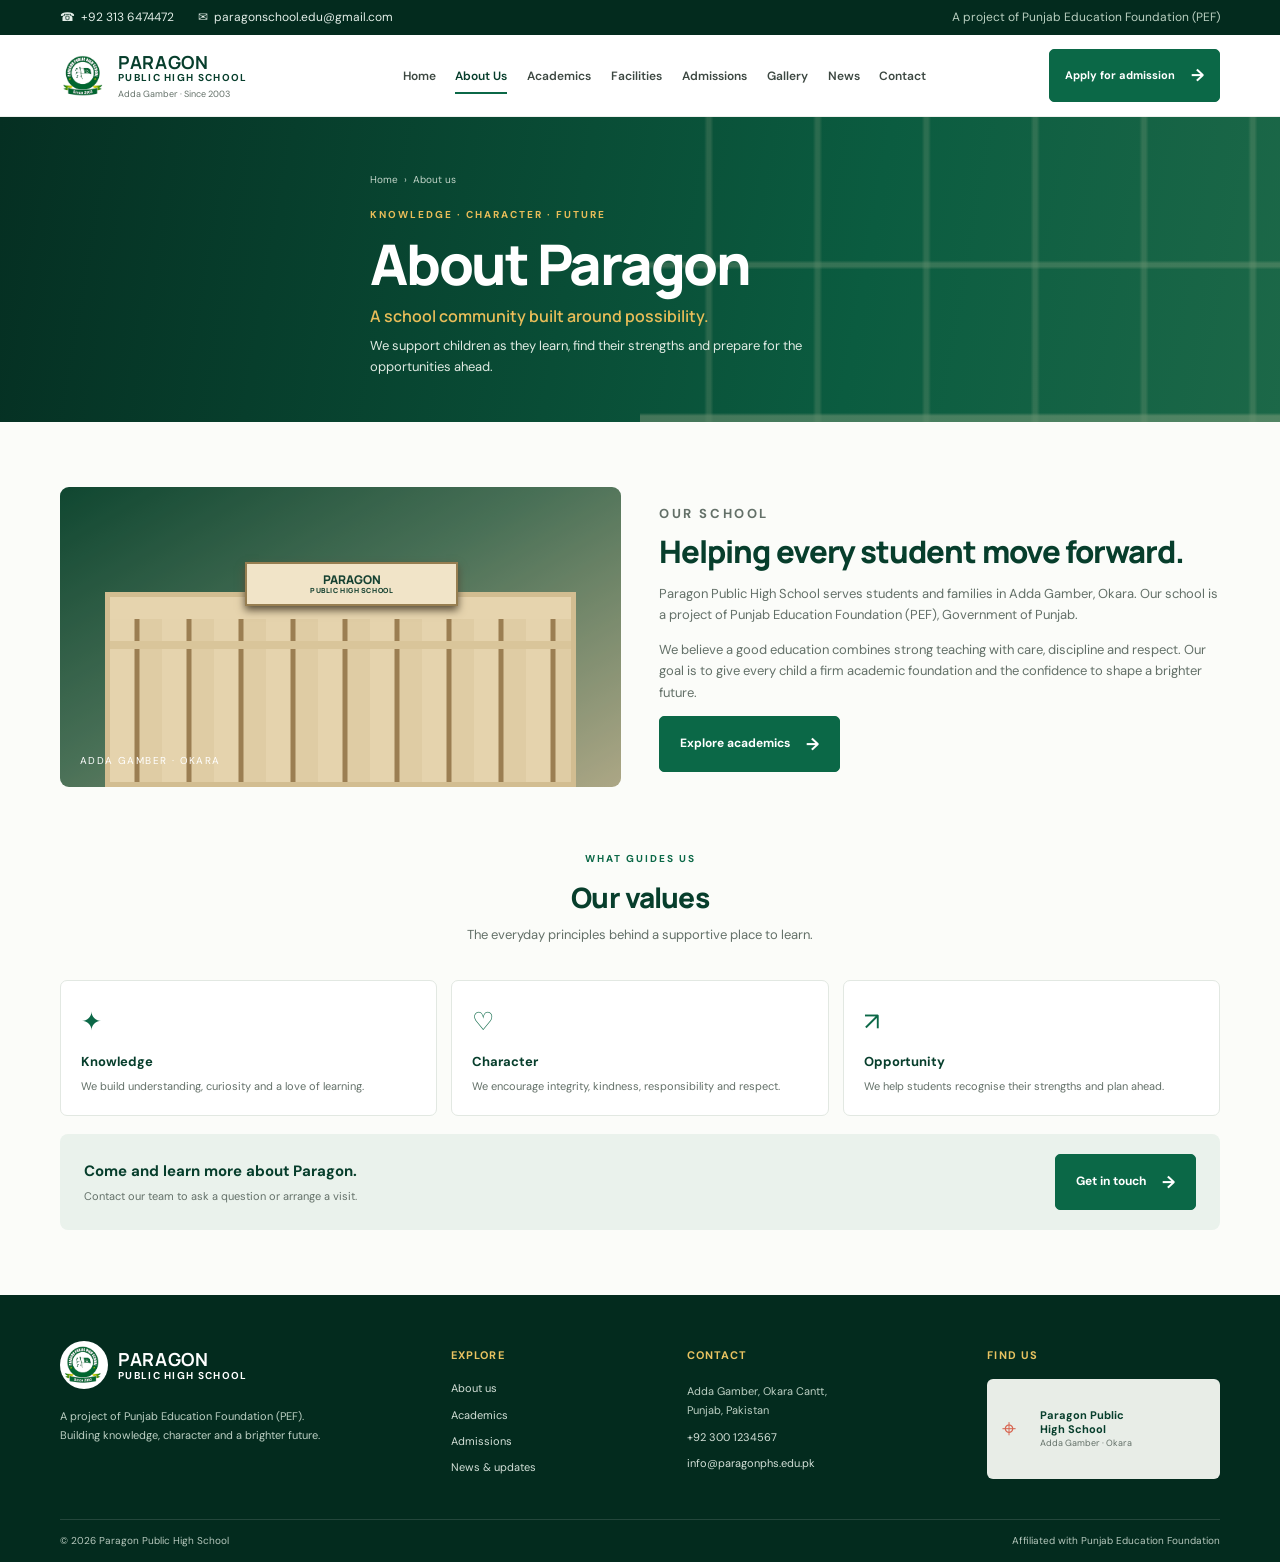
==== commit 3fcdd7f5: "Contact detail polished, exact map location  & whatsApp chat button added" ====
--- a/about.html
+++ b/about.html
@@ -1,4 +1,166 @@
-<!doctype html><html lang="en"><head><meta charset="utf-8"><meta name="viewport" content="width=device-width, initial-scale=1"><meta name="description" content="Learn about Paragon Public High School, a PEF school in Adda Gamber."><title>About Us | Paragon Public High School</title><link rel="icon" href="logo.png"><link rel="stylesheet" href="style.css"></head><body>
-<div class="topbar"><div class="container topbar-inner"><span>☎ &nbsp;+92 300 1234567</span><a href="mailto:info@paragonphs.edu.pk">✉ &nbsp;info@paragonphs.edu.pk</a><span class="topbar-note">A project of Punjab Education Foundation (PEF)</span></div></div><header class="site-header"><div class="container nav-wrap"><a class="brand" href="index.html"><img src="logo.png" alt="Paragon crest"><span><strong>PARAGON</strong><small>PUBLIC HIGH SCHOOL</small><em>Adda Gamber · Since 2003</em></span></a><button class="menu-toggle" aria-label="Open menu" aria-expanded="false">☰</button><nav class="main-nav"><a href="index.html">Home</a><a class="active" href="about.html">About Us</a><a href="course.html">Academics</a><a href="index.html#facilities">Facilities</a><a href="admissions.html">Admissions</a><a href="index.html#life">Gallery</a><a href="blog.html">News</a><a href="contact.html">Contact</a></nav><a class="button button-small nav-cta" href="admissions.html">Apply for admission <span>→</span></a></div></header>
-<main><section class="page-hero"><div class="container page-hero-content"><p class="breadcrumbs">Home &nbsp;›&nbsp; About us</p><p class="eyebrow">KNOWLEDGE · CHARACTER · FUTURE</p><h1>About Paragon</h1><h2>A school community built around possibility.</h2><p>We support children as they learn, find their strengths and prepare for the opportunities ahead.</p></div></section><section class="content-section container"><div class="about-split"><div class="about-visual"><span class="school-sign">PARAGON <small>PUBLIC HIGH SCHOOL</small></span><span class="about-visual-caption">ADDA GAMBER · OKARA</span></div><div class="about-copy"><p class="eyebrow">OUR SCHOOL</p><h2>Helping every student move forward.</h2><p>Paragon Public High School serves students and families in Adda Gamber, Okara. Our school is a project of Punjab Education Foundation (PEF), Government of Punjab.</p><p>We believe a good education combines strong teaching with care, discipline and respect. Our goal is to give every child a firm academic foundation and the confidence to shape a brighter future.</p><a class="button" href="course.html">Explore academics <span>→</span></a></div></div><div class="section-heading" style="margin-top:64px"><p class="eyebrow">WHAT GUIDES US</p><h2>Our values</h2><p>The everyday principles behind a supportive place to learn.</p></div><div class="values-grid"><article class="value-card"><span>✦</span><h3>Knowledge</h3><p>We build understanding, curiosity and a love of learning.</p></article><article class="value-card"><span>♡</span><h3>Character</h3><p>We encourage integrity, kindness, responsibility and respect.</p></article><article class="value-card"><span>↗</span><h3>Opportunity</h3><p>We help students recognise their strengths and plan ahead.</p></article></div><div class="contact-banner"><div><h3>Come and learn more about Paragon.</h3><p>Contact our team to ask a question or arrange a visit.</p></div><a href="contact.html" class="button">Get in touch <span>→</span></a></div></section></main>
-<footer class="site-footer"><div class="container footer-grid"><div class="footer-brand"><a class="brand brand-light" href="index.html"><img src="logo.png" alt=""><span><strong>PARAGON</strong><small>PUBLIC HIGH SCHOOL</small></span></a><p>A project of Punjab Education Foundation (PEF).<br>Building knowledge, character and a brighter future.</p></div><div><h3>Explore</h3><a href="about.html">About us</a><a href="course.html">Academics</a><a href="admissions.html">Admissions</a><a href="blog.html">News & updates</a></div><div><h3>Contact</h3><p>Adda Gamber, Okara Cantt,<br>Punjab, Pakistan</p><a href="tel:+923001234567">+92 300 1234567</a><a href="mailto:info@paragonphs.edu.pk">info@paragonphs.edu.pk</a></div><div><h3>Find us</h3><a class="map-card" href="https://maps.google.com/?q=Adda+Gamber,+Okara,+Pakistan" target="_blank" rel="noreferrer"><span>⌖</span><b>Paragon Public<br>High School</b><small>Adda Gamber · Okara</small></a></div></div><div class="container footer-bottom"><span>© <span data-year>2026</span> Paragon Public High School</span><span>Affiliated with Punjab Education Foundation</span></div></footer><script src="script.js"></script></body></html>
+<!doctype html>
+<html lang="en">
+  <head>
+    <meta charset="utf-8" />
+    <meta name="viewport" content="width=device-width, initial-scale=1" />
+    <meta
+      name="description"
+      content="Learn about Paragon Public High School, a PEF school in Adda Gamber."
+    />
+    <title>About Us | Paragon Public High School</title>
+    <link rel="icon" href="logo.png" />
+    <link rel="stylesheet" href="style.css" />
+  </head>
+  <body>
+    <div class="topbar">
+      <div class="container topbar-inner">
+        <span>☎ &nbsp;+92 313 6474472</span
+        ><a href="mailto:paragonschool.edu@gmail.com"
+          >✉ &nbsp;paragonschool.edu@gmail.com</a
+        ><span class="topbar-note"
+          >A project of Punjab Education Foundation (PEF)</span
+        >
+      </div>
+    </div>
+    <header class="site-header">
+      <div class="container nav-wrap">
+        <a class="brand" href="index.html"
+          ><img src="logo.png" alt="Paragon crest" /><span
+            ><strong>PARAGON</strong><small>PUBLIC HIGH SCHOOL</small
+            ><em>Adda Gamber · Since 2003</em></span
+          ></a
+        ><button
+          class="menu-toggle"
+          aria-label="Open menu"
+          aria-expanded="false"
+        >
+          ☰
+        </button>
+        <nav class="main-nav">
+          <a href="index.html">Home</a
+          ><a class="active" href="about.html">About Us</a
+          ><a href="course.html">Academics</a
+          ><a href="index.html#facilities">Facilities</a
+          ><a href="admissions.html">Admissions</a
+          ><a href="index.html#life">Gallery</a><a href="blog.html">News</a
+          ><a href="contact.html">Contact</a>
+        </nav>
+        <a class="button button-small nav-cta" href="admissions.html"
+          >Apply for admission <span>→</span></a
+        >
+      </div>
+    </header>
+    <main>
+      <section class="page-hero">
+        <div class="container page-hero-content">
+          <p class="breadcrumbs">Home &nbsp;›&nbsp; About us</p>
+          <p class="eyebrow">KNOWLEDGE · CHARACTER · FUTURE</p>
+          <h1>About Paragon</h1>
+          <h2>A school community built around possibility.</h2>
+          <p>
+            We support children as they learn, find their strengths and prepare
+            for the opportunities ahead.
+          </p>
+        </div>
+      </section>
+      <section class="content-section container">
+        <div class="about-split">
+          <div class="about-visual">
+            <span class="school-sign"
+              >PARAGON <small>PUBLIC HIGH SCHOOL</small></span
+            ><span class="about-visual-caption">ADDA GAMBER · OKARA</span>
+          </div>
+          <div class="about-copy">
+            <p class="eyebrow">OUR SCHOOL</p>
+            <h2>Helping every student move forward.</h2>
+            <p>
+              Paragon Public High School serves students and families in Adda
+              Gamber, Okara. Our school is a project of Punjab Education
+              Foundation (PEF), Government of Punjab.
+            </p>
+            <p>
+              We believe a good education combines strong teaching with care,
+              discipline and respect. Our goal is to give every child a firm
+              academic foundation and the confidence to shape a brighter future.
+            </p>
+            <a class="button" href="course.html"
+              >Explore academics <span>→</span></a
+            >
+          </div>
+        </div>
+        <div class="section-heading" style="margin-top: 64px">
+          <p class="eyebrow">WHAT GUIDES US</p>
+          <h2>Our values</h2>
+          <p>The everyday principles behind a supportive place to learn.</p>
+        </div>
+        <div class="values-grid">
+          <article class="value-card">
+            <span>✦</span>
+            <h3>Knowledge</h3>
+            <p>We build understanding, curiosity and a love of learning.</p>
+          </article>
+          <article class="value-card">
+            <span>♡</span>
+            <h3>Character</h3>
+            <p>We encourage integrity, kindness, responsibility and respect.</p>
+          </article>
+          <article class="value-card">
+            <span>↗</span>
+            <h3>Opportunity</h3>
+            <p>We help students recognise their strengths and plan ahead.</p>
+          </article>
+        </div>
+        <div class="contact-banner">
+          <div>
+            <h3>Come and learn more about Paragon.</h3>
+            <p>Contact our team to ask a question or arrange a visit.</p>
+          </div>
+          <a href="contact.html" class="button">Get in touch <span>→</span></a>
+        </div>
+      </section>
+    </main>
+    <footer class="site-footer">
+      <div class="container footer-grid">
+        <div class="footer-brand">
+          <a class="brand brand-light" href="index.html"
+            ><img src="logo.png" alt="" /><span
+              ><strong>PARAGON</strong><small>PUBLIC HIGH SCHOOL</small></span
+            ></a
+          >
+          <p>
+            A project of Punjab Education Foundation (PEF).<br />Building
+            knowledge, character and a brighter future.
+          </p>
+        </div>
+        <div>
+          <h3>Explore</h3>
+          <a href="about.html">About us</a><a href="course.html">Academics</a
+          ><a href="admissions.html">Admissions</a
+          ><a href="blog.html">News & updates</a>
+        </div>
+        <div>
+          <h3>Contact</h3>
+          <p>Adda Gamber, Okara Cantt,<br />Punjab, Pakistan</p>
+          <a href="tel:+923001234567">+92 300 1234567</a
+          ><a href="mailto:info@paragonphs.edu.pk">info@paragonphs.edu.pk</a>
+        </div>
+        <div>
+          <h3>Find us</h3>
+          <a
+            class="map-card"
+            href="https://maps.google.com/?q=Adda+Gamber,+Okara,+Pakistan"
+            target="_blank"
+            rel="noreferrer"
+            ><span>⌖</span><b>Paragon Public<br />High School</b
+            ><small>Adda Gamber · Okara</small></a
+          >
+        </div>
+      </div>
+      <div class="container footer-bottom">
+        <span>© <span data-year>2026</span> Paragon Public High School</span
+        ><span>Affiliated with Punjab Education Foundation</span>
+      </div>
+    </footer>
+    <script src="script.js"></script>
+  </body>
+</html>
--- a/style.css
+++ b/style.css
@@ -1,17 +1,1932 @@
-@import url('https://fonts.googleapis.com/css2?family=DM+Sans:wght@400;500;600;700&family=Manrope:wght@400;500;600;700;800&display=swap');
-:root{--green:#073e2c;--deep:#032b1e;--mid:#0b6847;--mint:#eaf2ec;--paper:#fbfcf9;--gold:#e9bd59;--ink:#17251e;--muted:#637068;--line:#e2e8e2;--white:#fff;--serif:Georgia,'Times New Roman',serif;--sans:'DM Sans',Arial,sans-serif;--display:'Manrope',Arial,sans-serif;--shadow:0 14px 40px rgba(15,45,31,.08)}
-*{box-sizing:border-box}html{scroll-behavior:smooth}body{margin:0;background:var(--paper);color:var(--ink);font-family:var(--sans);font-size:15px;line-height:1.65}a{color:inherit;text-decoration:none}img{max-width:100%}.container{width:min(1160px,calc(100% - 48px));margin-inline:auto}.topbar{background:var(--deep);color:#e3eee8;font-size:12px}.topbar-inner{min-height:35px;display:flex;align-items:center;gap:24px}.topbar a:hover{color:var(--gold)}.topbar-note{margin-left:auto;color:#b9cfc0}.site-header{height:82px;background:rgba(255,255,255,.97);position:sticky;top:0;z-index:10;border-bottom:1px solid #edf0ec}.nav-wrap{height:100%;display:flex;align-items:center;justify-content:space-between;gap:22px}.brand{display:flex;align-items:center;gap:10px;min-width:220px;color:var(--green)}.brand img{width:48px;height:48px;object-fit:contain}.brand span{display:flex;flex-direction:column;line-height:1.15}.brand strong{font-family:var(--display);font-size:18px;letter-spacing:.035em}.brand small{font-size:10px;font-weight:700;letter-spacing:.13em}.brand em{font-size:9px;font-style:normal;color:var(--muted);margin-top:5px}.main-nav{display:flex;align-items:center;gap:clamp(10px,1.55vw,23px)}.main-nav a{font-size:12px;font-weight:600;color:#3d4842;white-space:nowrap;padding:29px 0 26px;position:relative}.main-nav a:after{content:'';height:2px;position:absolute;bottom:19px;left:0;right:100%;background:var(--mid);transition:.2s}.main-nav a:hover:after,.main-nav a.active:after{right:0}.main-nav a.active{color:var(--green)}.menu-toggle{display:none;border:0;background:none;font-size:26px;color:var(--green);cursor:pointer}.button{display:inline-flex;align-items:center;justify-content:center;gap:16px;padding:13px 20px;border:1px solid var(--mid);border-radius:5px;background:var(--mid);color:white;font-weight:700;font-size:12px;transition:.2s}.button:hover{background:var(--deep);border-color:var(--deep);transform:translateY(-1px)}.button span,.text-link span{font-size:17px}.button-small{padding:11px 15px;font-size:11px;white-space:nowrap}.button-outline{background:transparent;border-color:rgba(255,255,255,.7);color:white}.button-outline:hover{background:#fff;color:var(--green);border-color:#fff}.button-gold{background:var(--gold);border-color:var(--gold);color:var(--deep)}.button-gold:hover{background:#f2cc72;border-color:#f2cc72;color:var(--deep)}
-.hero{min-height:530px;background:radial-gradient(ellipse at 73% 22%,#2c7254 0%,transparent 33%),linear-gradient(110deg,#052b20 2%,#06432f 53%,#0d5a40 100%);color:white;position:relative;overflow:hidden;display:flex;align-items:center}.hero:before{content:'';position:absolute;inset:0;background:linear-gradient(90deg,rgba(3,35,25,.15),transparent 64%),radial-gradient(ellipse at 92% 100%,rgba(231,184,79,.24),transparent 35%)}.hero-content{position:relative;z-index:2;padding:65px 0 82px}.eyebrow{font-size:10px;letter-spacing:.2em;font-weight:700;color:var(--mid);margin:0 0 10px}.hero .eyebrow{color:#eac667}.hero h1{font-family:var(--display);font-size:clamp(42px,6vw,76px);line-height:1.02;letter-spacing:-.045em;margin:0 0 20px;max-width:590px}.hero h1 span{color:#e8c363}.hero-lead{font-size:16px;line-height:1.65;color:#e4ece6;max-width:450px;margin:0 0 8px}.hero-sub{font-size:12px;color:#c4d6ca;margin:0 0 25px}.hero-actions{display:flex;gap:12px;flex-wrap:wrap}.hero-proof{display:flex;gap:12px;align-items:center;margin-top:42px;color:#fff}.proof-mark{width:39px;height:39px;border:1px solid rgba(233,189,89,.7);border-radius:50%;display:grid;place-items:center;color:var(--gold);font-size:22px}.hero-proof span:last-child{display:grid;line-height:1.35}.hero-proof b{font-size:12px}.hero-proof small{font-size:10px;color:#bfd2c6}.hero-building{position:absolute;z-index:1;width:min(54%,720px);height:390px;right:4.5%;bottom:45px;opacity:.9;background:linear-gradient(90deg,rgba(3,53,35,.3),transparent 12%),linear-gradient(#d7bb87 0 11%,#e8d3a6 11% 58%,#c4a977 58% 61%,#e0c99d 61% 100%);border:5px solid #c8b284;border-bottom:0;box-shadow:0 25px 70px rgba(0,0,0,.25);transform:perspective(1000px) rotateY(-7deg);clip-path:polygon(5% 7%,100% 0,100% 100%,0 100%)}.hero-building:before{content:'';position:absolute;inset:22% 0 0;background:repeating-linear-gradient(90deg,transparent 0 11%,rgba(91,71,42,.17) 11% 11.5%),repeating-linear-gradient(0deg,transparent 0 31%,rgba(99,77,47,.22) 31% 32%)}.building-upper{position:absolute;inset:31% 3% 56%;display:flex;gap:3%;justify-content:space-around}.building-upper i{display:block;width:15%;height:100%;background:linear-gradient(90deg,#173f32 0 15%,#aac0b0 16% 22%,#244a3a 23% 78%,#b4c2b5 79% 85%,#244737 86%);box-shadow:0 2px 8px #725f40}.building-columns{position:absolute;left:37%;right:16%;top:53%;height:41%;display:flex;justify-content:space-around;background:#123a2c;box-shadow:0 0 0 8px #d1b684}.building-columns i{height:100%;width:8px;background:linear-gradient(90deg,#c7ae7e,#f3e4c2 45%,#ac966d);box-shadow:0 2px 3px #17251e}.building-roof{position:absolute;top:20%;left:36%;width:39%;height:7%;background:#d0b681;box-shadow:0 6px 5px #806d4d}.school-sign{position:absolute;z-index:2;top:12%;left:41%;width:30%;padding:9px 4px;background:#f1e4c8;color:#174232;text-align:center;font-family:var(--display);font-size:12px;font-weight:800;line-height:1.15;border:2px solid #977e51;box-shadow:0 4px 8px #584c37}.school-sign small{display:block;font-size:7px;letter-spacing:.08em}.building-steps{position:absolute;bottom:0;left:30%;width:48%;height:13%;background:repeating-linear-gradient(0deg,#baaa89 0 7px,#e5d6b7 7px 12px)}.hero-bottom{position:absolute;z-index:3;bottom:0;left:50%;transform:translateX(-50%);display:flex;justify-content:space-between;padding:12px 0;border-top:1px solid rgba(255,255,255,.18);font-size:9px;letter-spacing:.13em;color:#d6e3da}
-.feature-strip{display:grid;grid-template-columns:repeat(4,1fr);background:white;border:1px solid var(--line);border-radius:8px;margin-top:-1px;position:relative;z-index:4;box-shadow:var(--shadow)}.feature-strip article{display:flex;gap:13px;align-items:center;padding:21px 19px;border-right:1px solid var(--line)}.feature-strip article:last-child{border:0}.feature-icon{width:38px;height:38px;flex:none;border-radius:50%;background:var(--green);color:white;display:grid;place-items:center;font-size:18px}.feature-strip h3,.feature-strip p{margin:0}.feature-strip h3{font-size:12px;color:var(--green)}.feature-strip p{font-size:10px;line-height:1.45;color:var(--muted);margin-top:4px}.section{padding-top:83px;padding-bottom:20px}.section-heading{text-align:center;margin:0 auto 30px;max-width:570px}.section-heading h2,.message-news h2,.results-band h2,.cta-band h2{font:800 clamp(26px,3vw,36px)/1.2 var(--display);letter-spacing:-.035em;color:var(--green);margin:0 0 10px}.section-heading>p:last-child{margin:0;color:var(--muted);font-size:13px}.card-grid{display:grid;gap:13px}.six-grid{grid-template-columns:repeat(6,1fr)}.icon-card{min-height:172px;text-align:center;padding:22px 13px;background:#fff;border:1px solid var(--line);border-radius:7px;transition:.2s}.icon-card:hover{transform:translateY(-4px);box-shadow:var(--shadow);border-color:#a7c1af}.icon-card>span{font-size:29px;line-height:1;color:var(--mid)}.icon-card h3{margin:14px 0 6px;font-size:12px;color:var(--green)}.icon-card p{margin:0;font-size:10px;line-height:1.55;color:var(--muted)}
-.results-band{display:grid;grid-template-columns:1fr 1.2fr;background:var(--deep);border-radius:9px;color:#fff;padding:30px 36px;gap:32px;margin-top:28px}.results-intro{padding-right:24px;border-right:1px solid rgba(255,255,255,.2)}.results-band .eyebrow{color:var(--gold)}.results-band h2{color:#fff;font-size:24px}.results-band p:not(.eyebrow){font-size:12px;color:#c8d8ce;max-width:380px}.text-link{display:inline-flex;align-items:center;gap:9px;color:var(--mid);font-weight:700;font-size:12px}.results-band .text-link{color:var(--gold)}.results-data .eyebrow{margin-bottom:18px}.stats{display:grid;grid-template-columns:repeat(3,1fr);gap:10px}.stats article{background:#fff;color:var(--green);min-height:100px;border-radius:6px;display:flex;flex-direction:column;align-items:center;justify-content:center;text-align:center;padding:12px}.stats strong{font:800 26px var(--display)}.stats span{font-size:10px;color:var(--muted);margin-top:4px}
-.section-heading-row{max-width:none;display:flex;align-items:end;justify-content:space-between;text-align:left}.section-heading-row>div>p:last-child{margin:0}.life-grid{display:grid;grid-template-columns:1.2fr 1fr 1fr;gap:14px}.life-card{min-height:220px;border-radius:8px;overflow:hidden;padding:20px;position:relative;display:flex;flex-direction:column;justify-content:space-between;color:#fff;background-color:#315944;background-image:linear-gradient(0deg,rgba(3,37,26,.83),transparent 74%),repeating-linear-gradient(0deg,transparent 0 39px,rgba(255,255,255,.09) 40px),linear-gradient(100deg,#8e9f82,#bec3ad 35%,#4f6d4f)}.life-card:before{content:'';position:absolute;inset:15% 8% 0;background:repeating-linear-gradient(90deg,transparent 0 16%,rgba(13,47,34,.62) 16% 21%,transparent 21% 36%);border-top:7px solid rgba(224,209,177,.8);opacity:.65}.life-science{background-color:#48715c;background-image:linear-gradient(0deg,rgba(3,37,26,.8),transparent 75%),radial-gradient(ellipse at 70% 20%,#d8ddc5,transparent 30%),linear-gradient(115deg,#748d78,#ccd1c0 50%,#56705a)}.life-sport{background-color:#5b7950;background-image:linear-gradient(0deg,rgba(3,37,26,.8),transparent 75%),linear-gradient(110deg,#476945,#9ba973 50%,#647b56)}.life-card span,.life-card h3{position:relative;z-index:1}.life-card span{font-size:9px;letter-spacing:.16em;color:#f0d47c}.life-card h3{font:700 22px/1.2 var(--display);margin:0}.message-news{display:grid;grid-template-columns:1.1fr .9fr;gap:16px;padding-top:68px;padding-bottom:25px}.principal-card,.news-card{padding:28px;background:white;border:1px solid var(--line);border-radius:8px}.principal-card{background:var(--mint);position:relative;padding-right:50px}.principal-card .eyebrow,.news-card .eyebrow{margin-bottom:14px}.quote-mark{font:64px/1 var(--serif);color:#93b09b;margin-top:0}.principal-card h2{font-size:23px;max-width:475px;margin-top:-9px}.principal-card>p:not(.eyebrow){font-size:12px;color:var(--muted);max-width:460px;margin:12px 0 18px}.news-card h2{font-size:23px}.news-item{display:grid;grid-template-columns:39px 1fr 22px;gap:12px;align-items:center;padding:14px 0;border-bottom:1px solid var(--line)}.news-item time{width:36px;height:36px;background:var(--mint);border-radius:50%;display:grid;place-items:center;color:var(--green);font-size:11px;font-weight:700}.news-item h3{font-size:12px;color:var(--green);margin:0}.news-item p{font-size:10px;color:var(--muted);margin:3px 0 0}.news-item>a{color:var(--mid);font-size:19px}.news-card>.text-link{margin-top:17px}.cta-band{display:flex;align-items:center;justify-content:space-between;gap:20px;padding:28px 34px;margin-top:22px;margin-bottom:70px;border-radius:8px;background:linear-gradient(110deg,#073d2c,#0e6747);color:white}.cta-band .eyebrow{color:var(--gold);margin-bottom:7px}.cta-band h2{color:#fff;font-size:25px;margin:0}
-.site-footer{background:var(--deep);color:#eaf0ec;padding:46px 0 0}.footer-grid{display:grid;grid-template-columns:1.35fr .75fr 1fr .9fr;gap:42px;padding-bottom:35px}.brand-light{color:#fff;min-width:0}.brand-light img{background:#fff;border-radius:50%;padding:2px}.footer-brand>p,.footer-grid>div>p{font-size:11px;color:#bdd0c4;line-height:1.7;margin:18px 0 0}.footer-grid h3{font-size:11px;letter-spacing:.1em;text-transform:uppercase;color:#e9c361;margin:5px 0 15px}.footer-grid>div:not(.footer-brand)>a:not(.map-card){display:block;font-size:11px;color:#d4e0d8;margin:8px 0}.footer-grid a:hover{color:var(--gold)}.map-card{min-height:100px;background:#e8ede7;border-radius:6px;color:var(--green);padding:15px;display:grid;grid-template-columns:30px 1fr;align-content:center;column-gap:8px}.map-card>span{grid-row:span 2;font-size:25px;color:#d7644f}.map-card b{font-size:11px;line-height:1.3}.map-card small{font-size:9px;color:var(--muted)}.footer-bottom{border-top:1px solid rgba(255,255,255,.13);min-height:43px;display:flex;align-items:center;justify-content:space-between;font-size:10px;color:#b6c8bd}
+@import url("https://fonts.googleapis.com/css2?family=DM+Sans:wght@400;500;600;700&family=Manrope:wght@400;500;600;700;800&display=swap");
+:root {
+  --green: #073e2c;
+  --deep: #032b1e;
+  --mid: #0b6847;
+  --mint: #eaf2ec;
+  --paper: #fbfcf9;
+  --gold: #e9bd59;
+  --ink: #17251e;
+  --muted: #637068;
+  --line: #e2e8e2;
+  --white: #fff;
+  --serif: Georgia, "Times New Roman", serif;
+  --sans: "DM Sans", Arial, sans-serif;
+  --display: "Manrope", Arial, sans-serif;
+  --shadow: 0 14px 40px rgba(15, 45, 31, 0.08);
+}
+* {
+  box-sizing: border-box;
+}
+html {
+  scroll-behavior: smooth;
+}
+body {
+  margin: 0;
+  background: var(--paper);
+  color: var(--ink);
+  font-family: var(--sans);
+  font-size: 15px;
+  line-height: 1.65;
+}
+a {
+  color: inherit;
+  text-decoration: none;
+}
+img {
+  max-width: 100%;
+}
+.container {
+  width: min(1160px, calc(100% - 48px));
+  margin-inline: auto;
+}
+.topbar {
+  background: var(--deep);
+  color: #e3eee8;
+  font-size: 12px;
+}
+.topbar-inner {
+  min-height: 35px;
+  display: flex;
+  align-items: center;
+  gap: 24px;
+}
+.topbar a:hover {
+  color: var(--gold);
+}
+.topbar-note {
+  margin-left: auto;
+  color: #b9cfc0;
+}
+.site-header {
+  height: 82px;
+  background: rgba(255, 255, 255, 0.97);
+  position: sticky;
+  top: 0;
+  z-index: 10;
+  border-bottom: 1px solid #edf0ec;
+}
+.nav-wrap {
+  height: 100%;
+  display: flex;
+  align-items: center;
+  justify-content: space-between;
+  gap: 22px;
+}
+.brand {
+  display: flex;
+  align-items: center;
+  gap: 10px;
+  min-width: 220px;
+  color: var(--green);
+}
+.brand img {
+  width: 48px;
+  height: 48px;
+  object-fit: contain;
+}
+.brand span {
+  display: flex;
+  flex-direction: column;
+  line-height: 1.15;
+}
+.brand strong {
+  font-family: var(--display);
+  font-size: 18px;
+  letter-spacing: 0.035em;
+}
+.brand small {
+  font-size: 10px;
+  font-weight: 700;
+  letter-spacing: 0.13em;
+}
+.brand em {
+  font-size: 9px;
+  font-style: normal;
+  color: var(--muted);
+  margin-top: 5px;
+}
+.main-nav {
+  display: flex;
+  align-items: center;
+  gap: clamp(10px, 1.55vw, 23px);
+}
+.main-nav a {
+  font-size: 12px;
+  font-weight: 600;
+  color: #3d4842;
+  white-space: nowrap;
+  padding: 29px 0 26px;
+  position: relative;
+}
+.main-nav a:after {
+  content: "";
+  height: 2px;
+  position: absolute;
+  bottom: 19px;
+  left: 0;
+  right: 100%;
+  background: var(--mid);
+  transition: 0.2s;
+}
+.main-nav a:hover:after,
+.main-nav a.active:after {
+  right: 0;
+}
+.main-nav a.active {
+  color: var(--green);
+}
+.menu-toggle {
+  display: none;
+  border: 0;
+  background: none;
+  font-size: 26px;
+  color: var(--green);
+  cursor: pointer;
+}
+.button {
+  display: inline-flex;
+  align-items: center;
+  justify-content: center;
+  gap: 16px;
+  padding: 13px 20px;
+  border: 1px solid var(--mid);
+  border-radius: 5px;
+  background: var(--mid);
+  color: white;
+  font-weight: 700;
+  font-size: 12px;
+  transition: 0.2s;
+}
+.button:hover {
+  background: var(--deep);
+  border-color: var(--deep);
+  transform: translateY(-1px);
+}
+.button span,
+.text-link span {
+  font-size: 17px;
+}
+.button-small {
+  padding: 11px 15px;
+  font-size: 11px;
+  white-space: nowrap;
+}
+.button-outline {
+  background: transparent;
+  border-color: rgba(255, 255, 255, 0.7);
+  color: white;
+}
+.button-outline:hover {
+  background: #fff;
+  color: var(--green);
+  border-color: #fff;
+}
+.button-gold {
+  background: var(--gold);
+  border-color: var(--gold);
+  color: var(--deep);
+}
+.button-gold:hover {
+  background: #f2cc72;
+  border-color: #f2cc72;
+  color: var(--deep);
+}
+.hero {
+  min-height: 530px;
+  background:
+    radial-gradient(ellipse at 73% 22%, #2c7254 0%, transparent 33%),
+    linear-gradient(110deg, #052b20 2%, #06432f 53%, #0d5a40 100%);
+  color: white;
+  position: relative;
+  overflow: hidden;
+  display: flex;
+  align-items: center;
+}
+.hero:before {
+  content: "";
+  position: absolute;
+  inset: 0;
+  background:
+    linear-gradient(90deg, rgba(3, 35, 25, 0.15), transparent 64%),
+    radial-gradient(
+      ellipse at 92% 100%,
+      rgba(231, 184, 79, 0.24),
+      transparent 35%
+    );
+}
+.hero-content {
+  position: relative;
+  z-index: 2;
+  padding: 65px 0 82px;
+}
+.eyebrow {
+  font-size: 10px;
+  letter-spacing: 0.2em;
+  font-weight: 700;
+  color: var(--mid);
+  margin: 0 0 10px;
+}
+.hero .eyebrow {
+  color: #eac667;
+}
+.hero h1 {
+  font-family: var(--display);
+  font-size: clamp(42px, 6vw, 76px);
+  line-height: 1.02;
+  letter-spacing: -0.045em;
+  margin: 0 0 20px;
+  max-width: 590px;
+}
+.hero h1 span {
+  color: #e8c363;
+}
+.hero-lead {
+  font-size: 16px;
+  line-height: 1.65;
+  color: #e4ece6;
+  max-width: 450px;
+  margin: 0 0 8px;
+}
+.hero-sub {
+  font-size: 12px;
+  color: #c4d6ca;
+  margin: 0 0 25px;
+}
+.hero-actions {
+  display: flex;
+  gap: 12px;
+  flex-wrap: wrap;
+}
+.hero-proof {
+  display: flex;
+  gap: 12px;
+  align-items: center;
+  margin-top: 42px;
+  color: #fff;
+}
+.proof-mark {
+  width: 39px;
+  height: 39px;
+  border: 1px solid rgba(233, 189, 89, 0.7);
+  border-radius: 50%;
+  display: grid;
+  place-items: center;
+  color: var(--gold);
+  font-size: 22px;
+}
+.hero-proof span:last-child {
+  display: grid;
+  line-height: 1.35;
+}
+.hero-proof b {
+  font-size: 12px;
+}
+.hero-proof small {
+  font-size: 10px;
+  color: #bfd2c6;
+}
+.hero-building {
+  position: absolute;
+  z-index: 1;
+  width: min(54%, 720px);
+  height: 390px;
+  right: 4.5%;
+  bottom: 45px;
+  opacity: 0.9;
+  background:
+    linear-gradient(90deg, rgba(3, 53, 35, 0.3), transparent 12%),
+    linear-gradient(
+      #d7bb87 0 11%,
+      #e8d3a6 11% 58%,
+      #c4a977 58% 61%,
+      #e0c99d 61% 100%
+    );
+  border: 5px solid #c8b284;
+  border-bottom: 0;
+  box-shadow: 0 25px 70px rgba(0, 0, 0, 0.25);
+  transform: perspective(1000px) rotateY(-7deg);
+  clip-path: polygon(5% 7%, 100% 0, 100% 100%, 0 100%);
+}
+.hero-building:before {
+  content: "";
+  position: absolute;
+  inset: 22% 0 0;
+  background:
+    repeating-linear-gradient(
+      90deg,
+      transparent 0 11%,
+      rgba(91, 71, 42, 0.17) 11% 11.5%
+    ),
+    repeating-linear-gradient(
+      0deg,
+      transparent 0 31%,
+      rgba(99, 77, 47, 0.22) 31% 32%
+    );
+}
+.building-upper {
+  position: absolute;
+  inset: 31% 3% 56%;
+  display: flex;
+  gap: 3%;
+  justify-content: space-around;
+}
+.building-upper i {
+  display: block;
+  width: 15%;
+  height: 100%;
+  background: linear-gradient(
+    90deg,
+    #173f32 0 15%,
+    #aac0b0 16% 22%,
+    #244a3a 23% 78%,
+    #b4c2b5 79% 85%,
+    #244737 86%
+  );
+  box-shadow: 0 2px 8px #725f40;
+}
+.building-columns {
+  position: absolute;
+  left: 37%;
+  right: 16%;
+  top: 53%;
+  height: 41%;
+  display: flex;
+  justify-content: space-around;
+  background: #123a2c;
+  box-shadow: 0 0 0 8px #d1b684;
+}
+.building-columns i {
+  height: 100%;
+  width: 8px;
+  background: linear-gradient(90deg, #c7ae7e, #f3e4c2 45%, #ac966d);
+  box-shadow: 0 2px 3px #17251e;
+}
+.building-roof {
+  position: absolute;
+  top: 20%;
+  left: 36%;
+  width: 39%;
+  height: 7%;
+  background: #d0b681;
+  box-shadow: 0 6px 5px #806d4d;
+}
+.school-sign {
+  position: absolute;
+  z-index: 2;
+  top: 12%;
+  left: 41%;
+  width: 30%;
+  padding: 9px 4px;
+  background: #f1e4c8;
+  color: #174232;
+  text-align: center;
+  font-family: var(--display);
+  font-size: 12px;
+  font-weight: 800;
+  line-height: 1.15;
+  border: 2px solid #977e51;
+  box-shadow: 0 4px 8px #584c37;
+}
+.school-sign small {
+  display: block;
+  font-size: 7px;
+  letter-spacing: 0.08em;
+}
+.building-steps {
+  position: absolute;
+  bottom: 0;
+  left: 30%;
+  width: 48%;
+  height: 13%;
+  background: repeating-linear-gradient(0deg, #baaa89 0 7px, #e5d6b7 7px 12px);
+}
+.hero-bottom {
+  position: absolute;
+  z-index: 3;
+  bottom: 0;
+  left: 50%;
+  transform: translateX(-50%);
+  display: flex;
+  justify-content: space-between;
+  padding: 12px 0;
+  border-top: 1px solid rgba(255, 255, 255, 0.18);
+  font-size: 9px;
+  letter-spacing: 0.13em;
+  color: #d6e3da;
+}
+.feature-strip {
+  display: grid;
+  grid-template-columns: repeat(4, 1fr);
+  background: white;
+  border: 1px solid var(--line);
+  border-radius: 8px;
+  margin-top: -1px;
+  position: relative;
+  z-index: 4;
+  box-shadow: var(--shadow);
+}
+.feature-strip article {
+  display: flex;
+  gap: 13px;
+  align-items: center;
+  padding: 21px 19px;
+  border-right: 1px solid var(--line);
+}
+.feature-strip article:last-child {
+  border: 0;
+}
+.feature-icon {
+  width: 38px;
+  height: 38px;
+  flex: none;
+  border-radius: 50%;
+  background: var(--green);
+  color: white;
+  display: grid;
+  place-items: center;
+  font-size: 18px;
+}
+.feature-strip h3,
+.feature-strip p {
+  margin: 0;
+}
+.feature-strip h3 {
+  font-size: 12px;
+  color: var(--green);
+}
+.feature-strip p {
+  font-size: 10px;
+  line-height: 1.45;
+  color: var(--muted);
+  margin-top: 4px;
+}
+.section {
+  padding-top: 83px;
+  padding-bottom: 20px;
+}
+.section-heading {
+  text-align: center;
+  margin: 0 auto 30px;
+  max-width: 570px;
+}
+.section-heading h2,
+.message-news h2,
+.results-band h2,
+.cta-band h2 {
+  font: 800 clamp(26px, 3vw, 36px)/1.2 var(--display);
+  letter-spacing: -0.035em;
+  color: var(--green);
+  margin: 0 0 10px;
+}
+.section-heading > p:last-child {
+  margin: 0;
+  color: var(--muted);
+  font-size: 13px;
+}
+.card-grid {
+  display: grid;
+  gap: 13px;
+}
+.six-grid {
+  grid-template-columns: repeat(6, 1fr);
+}
+.icon-card {
+  min-height: 172px;
+  text-align: center;
+  padding: 22px 13px;
+  background: #fff;
+  border: 1px solid var(--line);
+  border-radius: 7px;
+  transition: 0.2s;
+}
+.icon-card:hover {
+  transform: translateY(-4px);
+  box-shadow: var(--shadow);
+  border-color: #a7c1af;
+}
+.icon-card > span {
+  font-size: 29px;
+  line-height: 1;
+  color: var(--mid);
+}
+.icon-card h3 {
+  margin: 14px 0 6px;
+  font-size: 12px;
+  color: var(--green);
+}
+.icon-card p {
+  margin: 0;
+  font-size: 10px;
+  line-height: 1.55;
+  color: var(--muted);
+}
+.results-band {
+  display: grid;
+  grid-template-columns: 1fr 1.2fr;
+  background: var(--deep);
+  border-radius: 9px;
+  color: #fff;
+  padding: 30px 36px;
+  gap: 32px;
+  margin-top: 28px;
+}
+.results-intro {
+  padding-right: 24px;
+  border-right: 1px solid rgba(255, 255, 255, 0.2);
+}
+.results-band .eyebrow {
+  color: var(--gold);
+}
+.results-band h2 {
+  color: #fff;
+  font-size: 24px;
+}
+.results-band p:not(.eyebrow) {
+  font-size: 12px;
+  color: #c8d8ce;
+  max-width: 380px;
+}
+.text-link {
+  display: inline-flex;
+  align-items: center;
+  gap: 9px;
+  color: var(--mid);
+  font-weight: 700;
+  font-size: 12px;
+}
+.results-band .text-link {
+  color: var(--gold);
+}
+.results-data .eyebrow {
+  margin-bottom: 18px;
+}
+.stats {
+  display: grid;
+  grid-template-columns: repeat(3, 1fr);
+  gap: 10px;
+}
+.stats article {
+  background: #fff;
+  color: var(--green);
+  min-height: 100px;
+  border-radius: 6px;
+  display: flex;
+  flex-direction: column;
+  align-items: center;
+  justify-content: center;
+  text-align: center;
+  padding: 12px;
+}
+.stats strong {
+  font: 800 26px var(--display);
+}
+.stats span {
+  font-size: 10px;
+  color: var(--muted);
+  margin-top: 4px;
+}
+.section-heading-row {
+  max-width: none;
+  display: flex;
+  align-items: end;
+  justify-content: space-between;
+  text-align: left;
+}
+.section-heading-row > div > p:last-child {
+  margin: 0;
+}
+.life-grid {
+  display: grid;
+  grid-template-columns: 1.2fr 1fr 1fr;
+  gap: 14px;
+}
+.life-card {
+  min-height: 220px;
+  border-radius: 8px;
+  overflow: hidden;
+  padding: 20px;
+  position: relative;
+  display: flex;
+  flex-direction: column;
+  justify-content: space-between;
+  color: #fff;
+  background-color: #315944;
+  background-image:
+    linear-gradient(0deg, rgba(3, 37, 26, 0.83), transparent 74%),
+    repeating-linear-gradient(
+      0deg,
+      transparent 0 39px,
+      rgba(255, 255, 255, 0.09) 40px
+    ),
+    linear-gradient(100deg, #8e9f82, #bec3ad 35%, #4f6d4f);
+}
+.life-card:before {
+  content: "";
+  position: absolute;
+  inset: 15% 8% 0;
+  background: repeating-linear-gradient(
+    90deg,
+    transparent 0 16%,
+    rgba(13, 47, 34, 0.62) 16% 21%,
+    transparent 21% 36%
+  );
+  border-top: 7px solid rgba(224, 209, 177, 0.8);
+  opacity: 0.65;
+}
+.life-science {
+  background-color: #48715c;
+  background-image:
+    linear-gradient(0deg, rgba(3, 37, 26, 0.8), transparent 75%),
+    radial-gradient(ellipse at 70% 20%, #d8ddc5, transparent 30%),
+    linear-gradient(115deg, #748d78, #ccd1c0 50%, #56705a);
+}
+.life-sport {
+  background-color: #5b7950;
+  background-image:
+    linear-gradient(0deg, rgba(3, 37, 26, 0.8), transparent 75%),
+    linear-gradient(110deg, #476945, #9ba973 50%, #647b56);
+}
+.life-card span,
+.life-card h3 {
+  position: relative;
+  z-index: 1;
+}
+.life-card span {
+  font-size: 9px;
+  letter-spacing: 0.16em;
+  color: #f0d47c;
+}
+.life-card h3 {
+  font: 700 22px/1.2 var(--display);
+  margin: 0;
+}
+.message-news {
+  display: grid;
+  grid-template-columns: 1.1fr 0.9fr;
+  gap: 16px;
+  padding-top: 68px;
+  padding-bottom: 25px;
+}
+.principal-card,
+.news-card {
+  padding: 28px;
+  background: white;
+  border: 1px solid var(--line);
+  border-radius: 8px;
+}
+.principal-card {
+  background: var(--mint);
+  position: relative;
+  padding-right: 50px;
+}
+.principal-card .eyebrow,
+.news-card .eyebrow {
+  margin-bottom: 14px;
+}
+.quote-mark {
+  font: 64px/1 var(--serif);
+  color: #93b09b;
+  margin-top: 0;
+}
+.principal-card h2 {
+  font-size: 23px;
+  max-width: 475px;
+  margin-top: -9px;
+}
+.principal-card > p:not(.eyebrow) {
+  font-size: 12px;
+  color: var(--muted);
+  max-width: 460px;
+  margin: 12px 0 18px;
+}
+.news-card h2 {
+  font-size: 23px;
+}
+.news-item {
+  display: grid;
+  grid-template-columns: 39px 1fr 22px;
+  gap: 12px;
+  align-items: center;
+  padding: 14px 0;
+  border-bottom: 1px solid var(--line);
+}
+.news-item time {
+  width: 36px;
+  height: 36px;
+  background: var(--mint);
+  border-radius: 50%;
+  display: grid;
+  place-items: center;
+  color: var(--green);
+  font-size: 11px;
+  font-weight: 700;
+}
+.news-item h3 {
+  font-size: 12px;
+  color: var(--green);
+  margin: 0;
+}
+.news-item p {
+  font-size: 10px;
+  color: var(--muted);
+  margin: 3px 0 0;
+}
+.news-item > a {
+  color: var(--mid);
+  font-size: 19px;
+}
+.news-card > .text-link {
+  margin-top: 17px;
+}
+.cta-band {
+  display: flex;
+  align-items: center;
+  justify-content: space-between;
+  gap: 20px;
+  padding: 28px 34px;
+  margin-top: 22px;
+  margin-bottom: 70px;
+  border-radius: 8px;
+  background: linear-gradient(110deg, #073d2c, #0e6747);
+  color: white;
+}
+.cta-band .eyebrow {
+  color: var(--gold);
+  margin-bottom: 7px;
+}
+.cta-band h2 {
+  color: #fff;
+  font-size: 25px;
+  margin: 0;
+}
+.site-footer {
+  background: var(--deep);
+  color: #eaf0ec;
+  padding: 46px 0 0;
+}
+.footer-grid {
+  display: grid;
+  grid-template-columns: 1.35fr 0.75fr 1fr 0.9fr;
+  gap: 42px;
+  padding-bottom: 35px;
+}
+.brand-light {
+  color: #fff;
+  min-width: 0;
+}
+.brand-light img {
+  background: #fff;
+  border-radius: 50%;
+  padding: 2px;
+}
+.footer-brand > p,
+.footer-grid > div > p {
+  font-size: 11px;
+  color: #bdd0c4;
+  line-height: 1.7;
+  margin: 18px 0 0;
+}
+.footer-grid h3 {
+  font-size: 11px;
+  letter-spacing: 0.1em;
+  text-transform: uppercase;
+  color: #e9c361;
+  margin: 5px 0 15px;
+}
+.footer-grid > div:not(.footer-brand) > a:not(.map-card) {
+  display: block;
+  font-size: 11px;
+  color: #d4e0d8;
+  margin: 8px 0;
+}
+.footer-grid a:hover {
+  color: var(--gold);
+}
+.map-card {
+  min-height: 100px;
+  background: #e8ede7;
+  border-radius: 6px;
+  color: var(--green);
+  padding: 15px;
+  display: grid;
+  grid-template-columns: 30px 1fr;
+  align-content: center;
+  column-gap: 8px;
+}
+.map-card > span {
+  grid-row: span 2;
+  font-size: 25px;
+  color: #d7644f;
+}
+.map-card b {
+  font-size: 11px;
+  line-height: 1.3;
+}
+.map-card small {
+  font-size: 9px;
+  color: var(--muted);
+}
+.footer-bottom {
+  border-top: 1px solid rgba(255, 255, 255, 0.13);
+  min-height: 43px;
+  display: flex;
+  align-items: center;
+  justify-content: space-between;
+  font-size: 10px;
+  color: #b6c8bd;
+}
 /* Interior page layouts */
-.page-hero{position:relative;min-height:300px;display:flex;align-items:center;overflow:hidden;color:white;background:linear-gradient(100deg,#052f22,#0b5c40 67%,#1c6848)}.page-hero:after{content:'';position:absolute;right:0;top:0;width:50%;height:100%;opacity:.38;background:repeating-linear-gradient(90deg,transparent 0 10%,rgba(231,215,178,.38) 10.5% 11%,transparent 11.5% 17%),linear-gradient(0deg,rgba(231,215,178,.7) 2%,transparent 3% 50%,rgba(231,215,178,.5) 51% 52%,transparent 53%)}.page-hero-content{position:relative;z-index:2;padding:45px 0;max-width:540px}.breadcrumbs{font-size:10px;color:#c2d5c9;margin-bottom:18px}.page-hero .eyebrow{color:var(--gold)}.page-hero h1{font:800 clamp(36px,5vw,56px)/1.1 var(--display);letter-spacing:-.04em;margin:0 0 10px}.page-hero h2{font:600 16px var(--display);color:var(--gold);margin:0 0 8px}.page-hero p:not(.eyebrow):not(.breadcrumbs){font-size:13px;color:#e0ebe3;max-width:440px;margin:0}.page-hero .hero-actions{margin-top:20px}.page-hero .hero-actions .button{padding:10px 16px}.content-section{padding:65px 0}.content-section h2{font:800 28px var(--display);letter-spacing:-.03em;color:var(--green);margin:0 0 8px}.content-section>p{color:var(--muted)}.affiliation{display:grid;grid-template-columns:130px 1fr 150px;gap:20px;align-items:center;background:#f0f5ef;border-radius:8px;padding:18px 26px;margin-top:-24px;position:relative;z-index:2}.pef-wordmark{font:800 43px var(--display);color:var(--green);letter-spacing:-.08em;border-bottom:3px double var(--green);width:max-content;line-height:1.1}.affiliation h3{font-size:15px;color:var(--green);margin:0 0 5px}.affiliation p{font-size:11px;color:var(--muted);margin:0}.affiliation-seal{text-align:center;color:var(--green);font-weight:700;font-size:11px;line-height:1.3}.affiliation-seal span{display:block;font-size:32px}.process-grid{display:grid;grid-template-columns:repeat(6,1fr);gap:15px;margin-top:30px}.process-step{text-align:center;position:relative}.step-icon{width:52px;height:52px;margin:0 auto 8px;border-radius:50%;display:grid;place-items:center;background:var(--green);color:white;font-size:23px}.process-step b{display:block;font:800 22px var(--display);color:var(--green)}.process-step h3{font-size:12px;color:var(--ink);margin:1px 0 5px}.process-step p{font-size:10px;line-height:1.5;color:var(--muted);margin:0}.information-grid{display:grid;grid-template-columns:1fr 1fr;gap:16px;margin-top:38px}.info-panel{background:#fff;border:1px solid var(--line);border-radius:8px;padding:23px}.info-panel.warm{background:#fcf8ef}.info-panel h2{font:700 19px var(--display);color:var(--green);margin:0 0 14px}.check-list,.document-list{list-style:none;padding:0;margin:0}.check-list li{position:relative;padding:8px 0 8px 24px;font-size:11px;border-bottom:1px solid rgba(24,63,41,.08)}.check-list li:before{content:'✓';position:absolute;left:0;color:var(--mid);font-weight:800}.check-list li strong{display:block;color:var(--ink)}.check-list li span{display:block;color:var(--muted)}.document-list li{display:flex;align-items:center;gap:13px;padding:10px 0;border-bottom:1px solid var(--line);font-size:11px;font-weight:600}.document-list li span{font-size:20px;color:var(--mid)}.note{background:var(--green);color:#e7f0e9;border-radius:5px;padding:13px;font-size:10px;margin-top:14px}.contact-banner{display:flex;align-items:center;justify-content:space-between;gap:20px;background:var(--mint);padding:20px 24px;border-radius:8px;margin-top:18px}.contact-banner h3{margin:0;color:var(--green);font-size:15px}.contact-banner p{margin:3px 0 0;font-size:11px;color:var(--muted)}
-.academics-grid{display:grid;grid-template-columns:repeat(6,1fr);gap:12px;margin-top:25px}.academic-card{padding:19px 13px;text-align:center;border:1px solid var(--line);border-radius:7px;background:white}.academic-card>span{font-size:27px;color:var(--mid)}.academic-card h3{font-size:11px;color:var(--green);margin:8px 0 3px}.academic-card p{font-size:10px;color:var(--muted);margin:0}.levels{display:grid;grid-template-columns:repeat(5,1fr);background:#f0f4ef;border-radius:8px;margin-top:38px;padding:23px 10px}.level{text-align:center;padding:7px 10px;border-right:1px solid #dce4dd}.level:last-child{border:0}.level span{font-size:27px;color:var(--mid)}.level h3{font-size:12px;color:var(--green);margin:5px 0}.level p{font-size:10px;color:var(--muted);margin:0}.subjects{display:grid;grid-template-columns:1fr 1fr;gap:16px;margin-top:28px}.subject-panel{border:1px solid var(--line);border-radius:8px;background:white;overflow:hidden}.subject-panel h3{margin:0;padding:12px 16px;background:var(--green);color:white;font-size:13px}.subject-panel ul{display:grid;grid-template-columns:1fr 1fr;list-style:none;margin:0;padding:16px;gap:10px 14px}.subject-panel li{font-size:11px;color:var(--ink)}.subject-panel li:before{content:'●';color:var(--mid);font-size:9px;margin-right:8px}.academics-cta{margin-top:28px}
-.contact-details{display:grid;grid-template-columns:repeat(4,1fr);gap:12px;margin-top:-22px;position:relative;z-index:2}.detail-card{text-align:center;padding:20px 12px;background:white;border:1px solid var(--line);border-radius:7px;box-shadow:var(--shadow)}.detail-icon{width:42px;height:42px;margin:0 auto 9px;border-radius:50%;display:grid;place-items:center;background:var(--green);color:white;font-size:19px}.detail-card h3{font-size:12px;color:var(--green);margin:0 0 3px}.detail-card p,.detail-card a{font-size:11px;color:var(--muted);margin:0}.contact-layout{display:grid;grid-template-columns:1.05fr .95fr;gap:20px;margin-top:22px}.form-panel,.location-panel{background:white;border:1px solid var(--line);border-radius:9px;overflow:hidden}.panel-head{padding:19px 23px;background:var(--green);color:#fff}.panel-head h2{font:700 19px var(--display);margin:0}.panel-head p{font-size:11px;color:#d4e4da;margin:3px 0 0}.contact-form{padding:19px 23px;display:grid;grid-template-columns:1fr 1fr;gap:13px}.field{display:flex;flex-direction:column;gap:5px}.field.full{grid-column:1/-1}.field label{font-size:10px;font-weight:700;color:#37453d}.field input,.field select,.field textarea{width:100%;border:1px solid #d8e0d9;border-radius:5px;background:#fff;padding:11px 12px;font:12px var(--sans);color:var(--ink)}.field input:focus,.field select:focus,.field textarea:focus{outline:2px solid #a7c2ae;border-color:var(--mid)}.field textarea{resize:vertical;min-height:95px}.contact-form .button{grid-column:1/-1;cursor:pointer}.form-status{grid-column:1/-1;font-size:11px;color:var(--mid);margin:0}.school-info{padding:18px 20px}.school-info h2{font:700 18px var(--display);color:var(--green);margin:0 0 11px}.school-info p{font-size:11px;color:var(--muted);margin:8px 0}.map-art{height:208px;margin:0 14px 14px;border-radius:6px;position:relative;overflow:hidden;background-color:#edf0e6;background-image:linear-gradient(28deg,transparent 46%,#dbcea4 46.5% 48%,transparent 48.5%),linear-gradient(105deg,transparent 33%,#e0d2a6 33.5% 35%,transparent 35.5%),linear-gradient(165deg,transparent 72%,#d9c99b 72.5% 74%,transparent 74.5%),repeating-linear-gradient(0deg,transparent 0 39px,#e1e7d9 40px,#e1e7d9 41px,transparent 42px),repeating-linear-gradient(90deg,transparent 0 63px,#e1e7d9 64px,#e1e7d9 65px,transparent 66px)}.map-pin{position:absolute;left:49%;top:40%;color:#c64c3f;font-size:32px;text-shadow:0 2px #fff}.map-label{position:absolute;left:55%;top:46%;font-size:11px;font-weight:700;color:var(--green);line-height:1.3}.directions{margin:0 14px 14px;width:calc(100% - 28px)}.contact-benefits{display:grid;grid-template-columns:repeat(4,1fr);background:var(--mint);border-radius:8px;margin-top:28px;padding:18px}.contact-benefits article{padding:3px 15px;border-right:1px solid #ccd9cf}.contact-benefits article:last-child{border:0}.contact-benefits b{display:block;color:var(--green);font-size:11px}.contact-benefits span{font-size:10px;color:var(--muted)}
-.about-split{display:grid;grid-template-columns:1fr 1fr;gap:38px;align-items:center}.about-visual{min-height:300px;position:relative;border-radius:9px;overflow:hidden;background:linear-gradient(150deg,#124d35,#598064 45%,#d6c59f);padding:22px}.about-visual:after{content:'';position:absolute;inset:35% 8% 0;background:linear-gradient(#e6d4ae 0 12%,transparent 12% 24%,#d9c59a 24% 28%,transparent 28%),repeating-linear-gradient(90deg,#e5d3ad 0 24px,#9b7e52 25px 29px,#dfcca4 30px 52px);border:5px solid #d2bd91;box-shadow:0 0 0 999px rgba(5,48,33,.2)}.about-visual .school-sign{top:25%;left:33%;width:38%}.about-visual-caption{position:absolute;z-index:2;bottom:18px;left:20px;color:white;font-size:10px;letter-spacing:.14em}.about-copy h2{font:800 31px/1.15 var(--display);color:var(--green);margin:0 0 13px}.about-copy>p{font-size:13px;color:var(--muted)}.values-grid{display:grid;grid-template-columns:repeat(3,1fr);gap:14px;margin-top:35px}.value-card{padding:20px;border:1px solid var(--line);border-radius:7px;background:white}.value-card span{font-size:25px;color:var(--mid)}.value-card h3{color:var(--green);font-size:13px;margin:8px 0 5px}.value-card p{font-size:11px;color:var(--muted);margin:0}
-.updates-layout{display:grid;grid-template-columns:1.7fr .8fr;gap:22px}.update-card{padding:22px;border:1px solid var(--line);border-radius:8px;background:#fff;margin-bottom:14px}.update-date{font-size:10px;color:var(--mid);font-weight:700;letter-spacing:.1em}.update-card h2{font-size:20px;margin:6px 0}.update-card p{font-size:12px;color:var(--muted)}.update-side{padding:22px;border-radius:8px;background:var(--mint);height:max-content}.update-side h3{font-size:15px;color:var(--green);margin-top:0}.update-side p{font-size:11px;color:var(--muted)}
-@media(max-width:1050px){.brand{min-width:190px}.main-nav{gap:11px}.main-nav a{font-size:11px}.nav-cta{display:none}.hero-building{right:-8%;width:58%}.six-grid,.academics-grid{grid-template-columns:repeat(3,1fr)}.icon-card{min-height:150px}.feature-strip article{padding:15px 12px}.footer-grid{gap:22px}}
-@media(max-width:760px){.container{width:min(100% - 32px,580px)}.topbar-inner{gap:14px;min-height:32px;font-size:10px}.topbar-note{display:none}.site-header{height:70px}.brand{min-width:0}.brand img{width:42px;height:42px}.brand strong{font-size:16px}.brand em{display:none}.menu-toggle{display:block;margin-left:auto}.main-nav{display:none;position:absolute;top:70px;left:0;right:0;padding:8px 20px 18px;background:white;box-shadow:0 16px 22px #071d1120;align-items:stretch;gap:0}.main-nav.open{display:flex;flex-direction:column}.main-nav a{padding:11px 0;border-bottom:1px solid var(--line);font-size:13px}.main-nav a:after{display:none}.hero{min-height:620px;align-items:flex-start}.hero-content{padding:65px 0 210px}.hero h1{font-size:46px}.hero-lead{font-size:14px;max-width:360px}.hero-building{width:94%;height:235px;right:-5%;bottom:42px;opacity:.68;transform:perspective(600px) rotateY(-4deg)}.school-sign{font-size:9px}.hero-bottom{font-size:7px}.feature-strip{grid-template-columns:1fr 1fr;margin-top:0}.feature-strip article{padding:14px 12px;border-bottom:1px solid var(--line)}.feature-strip article:nth-child(2){border-right:0}.feature-strip article:nth-child(3),.feature-strip article:nth-child(4){border-bottom:0}.feature-icon{width:33px;height:33px}.section{padding-top:58px}.section-heading h2,.message-news h2{font-size:27px}.six-grid,.academics-grid{grid-template-columns:repeat(2,1fr);gap:9px}.icon-card{min-height:145px;padding:18px 10px}.results-band{grid-template-columns:1fr;padding:23px;gap:19px}.results-intro{border-right:0;border-bottom:1px solid rgba(255,255,255,.2);padding:0 0 14px}.stats strong{font-size:22px}.stats span{font-size:9px}.section-heading-row{align-items:flex-start;gap:10px}.section-heading-row .text-link{white-space:nowrap;margin-top:17px;font-size:10px}.life-grid{grid-template-columns:1fr 1fr}.life-card:first-child{grid-column:1/-1;min-height:190px}.life-card{min-height:150px}.message-news{grid-template-columns:1fr;padding-top:48px}.principal-card,.news-card{padding:22px}.cta-band{align-items:flex-start;flex-direction:column;padding:24px;margin-bottom:48px}.cta-band h2{font-size:22px}.footer-grid{grid-template-columns:1fr 1fr;gap:24px 18px}.footer-brand{grid-column:1/-1}.footer-bottom{font-size:9px}.page-hero{min-height:280px}.page-hero-content{padding:40px 0}.page-hero:after{width:62%;opacity:.2}.content-section{padding:48px 0}.affiliation{grid-template-columns:85px 1fr;padding:14px;gap:13px;margin-top:-14px}.pef-wordmark{font-size:34px}.affiliation-seal{display:none}.affiliation h3{font-size:13px}.affiliation p{font-size:10px}.process-grid{grid-template-columns:repeat(2,1fr);gap:22px 14px}.information-grid{grid-template-columns:1fr;margin-top:28px}.contact-banner{align-items:flex-start;flex-direction:column}.levels{grid-template-columns:1fr 1fr;gap:10px;padding:15px 8px}.level{border-right:0;border-bottom:1px solid #dce4dd}.level:last-child{grid-column:1/-1;border-bottom:0}.subjects{grid-template-columns:1fr}.academics-cta{flex-direction:column}.contact-details{grid-template-columns:1fr 1fr;margin-top:-13px}.contact-layout{grid-template-columns:1fr}.contact-benefits{grid-template-columns:1fr 1fr;gap:15px;padding:14px}.contact-benefits article{border:0;padding:4px}.about-split{grid-template-columns:1fr;gap:22px}.about-visual{min-height:235px}.about-copy h2{font-size:27px}.values-grid{grid-template-columns:1fr}.updates-layout{grid-template-columns:1fr}.contact-form{padding:16px;gap:11px}.panel-head{padding:17px 18px}}
-@media(max-width:420px){.topbar-inner{justify-content:space-between}.hero h1{font-size:40px}.hero-actions .button{padding:11px 13px;font-size:11px}.proof-mark{width:34px;height:34px}.feature-strip h3{font-size:10px}.feature-strip p{font-size:9px}.section-heading-row{display:block;text-align:center}.section-heading-row .text-link{margin-top:9px}.life-grid{grid-template-columns:1fr}.life-card:first-child{grid-column:auto}.contact-form{grid-template-columns:1fr}.field.full,.contact-form .button,.form-status{grid-column:auto}.footer-grid{grid-template-columns:1fr 1fr}.footer-brand{grid-column:1/-1}.footer-bottom{align-items:flex-start;flex-direction:column;justify-content:center;gap:2px;padding:8px 0}}
+.page-hero {
+  position: relative;
+  min-height: 300px;
+  display: flex;
+  align-items: center;
+  overflow: hidden;
+  color: white;
+  background: linear-gradient(100deg, #052f22, #0b5c40 67%, #1c6848);
+}
+.page-hero:after {
+  content: "";
+  position: absolute;
+  right: 0;
+  top: 0;
+  width: 50%;
+  height: 100%;
+  opacity: 0.38;
+  background:
+    repeating-linear-gradient(
+      90deg,
+      transparent 0 10%,
+      rgba(231, 215, 178, 0.38) 10.5% 11%,
+      transparent 11.5% 17%
+    ),
+    linear-gradient(
+      0deg,
+      rgba(231, 215, 178, 0.7) 2%,
+      transparent 3% 50%,
+      rgba(231, 215, 178, 0.5) 51% 52%,
+      transparent 53%
+    );
+}
+.page-hero-content {
+  position: relative;
+  z-index: 2;
+  padding: 45px 0;
+  max-width: 540px;
+}
+.breadcrumbs {
+  font-size: 10px;
+  color: #c2d5c9;
+  margin-bottom: 18px;
+}
+.page-hero .eyebrow {
+  color: var(--gold);
+}
+.page-hero h1 {
+  font: 800 clamp(36px, 5vw, 56px)/1.1 var(--display);
+  letter-spacing: -0.04em;
+  margin: 0 0 10px;
+}
+.page-hero h2 {
+  font: 600 16px var(--display);
+  color: var(--gold);
+  margin: 0 0 8px;
+}
+.page-hero p:not(.eyebrow):not(.breadcrumbs) {
+  font-size: 13px;
+  color: #e0ebe3;
+  max-width: 440px;
+  margin: 0;
+}
+.page-hero .hero-actions {
+  margin-top: 20px;
+}
+.page-hero .hero-actions .button {
+  padding: 10px 16px;
+}
+.content-section {
+  padding: 65px 0;
+}
+.content-section h2 {
+  font: 800 28px var(--display);
+  letter-spacing: -0.03em;
+  color: var(--green);
+  margin: 0 0 8px;
+}
+.content-section > p {
+  color: var(--muted);
+}
+.affiliation {
+  display: grid;
+  grid-template-columns: 130px 1fr 150px;
+  gap: 20px;
+  align-items: center;
+  background: #f0f5ef;
+  border-radius: 8px;
+  padding: 18px 26px;
+  margin-top: -24px;
+  position: relative;
+  z-index: 2;
+}
+.pef-wordmark {
+  font: 800 43px var(--display);
+  color: var(--green);
+  letter-spacing: -0.08em;
+  border-bottom: 3px double var(--green);
+  width: max-content;
+  line-height: 1.1;
+}
+.affiliation h3 {
+  font-size: 15px;
+  color: var(--green);
+  margin: 0 0 5px;
+}
+.affiliation p {
+  font-size: 11px;
+  color: var(--muted);
+  margin: 0;
+}
+.affiliation-seal {
+  text-align: center;
+  color: var(--green);
+  font-weight: 700;
+  font-size: 11px;
+  line-height: 1.3;
+}
+.affiliation-seal span {
+  display: block;
+  font-size: 32px;
+}
+.process-grid {
+  display: grid;
+  grid-template-columns: repeat(6, 1fr);
+  gap: 15px;
+  margin-top: 30px;
+}
+.process-step {
+  text-align: center;
+  position: relative;
+}
+.step-icon {
+  width: 52px;
+  height: 52px;
+  margin: 0 auto 8px;
+  border-radius: 50%;
+  display: grid;
+  place-items: center;
+  background: var(--green);
+  color: white;
+  font-size: 23px;
+}
+.process-step b {
+  display: block;
+  font: 800 22px var(--display);
+  color: var(--green);
+}
+.process-step h3 {
+  font-size: 12px;
+  color: var(--ink);
+  margin: 1px 0 5px;
+}
+.process-step p {
+  font-size: 10px;
+  line-height: 1.5;
+  color: var(--muted);
+  margin: 0;
+}
+.information-grid {
+  display: grid;
+  grid-template-columns: 1fr 1fr;
+  gap: 16px;
+  margin-top: 38px;
+}
+.info-panel {
+  background: #fff;
+  border: 1px solid var(--line);
+  border-radius: 8px;
+  padding: 23px;
+}
+.info-panel.warm {
+  background: #fcf8ef;
+}
+.info-panel h2 {
+  font: 700 19px var(--display);
+  color: var(--green);
+  margin: 0 0 14px;
+}
+.check-list,
+.document-list {
+  list-style: none;
+  padding: 0;
+  margin: 0;
+}
+.check-list li {
+  position: relative;
+  padding: 8px 0 8px 24px;
+  font-size: 11px;
+  border-bottom: 1px solid rgba(24, 63, 41, 0.08);
+}
+.check-list li:before {
+  content: "✓";
+  position: absolute;
+  left: 0;
+  color: var(--mid);
+  font-weight: 800;
+}
+.check-list li strong {
+  display: block;
+  color: var(--ink);
+}
+.check-list li span {
+  display: block;
+  color: var(--muted);
+}
+.document-list li {
+  display: flex;
+  align-items: center;
+  gap: 13px;
+  padding: 10px 0;
+  border-bottom: 1px solid var(--line);
+  font-size: 11px;
+  font-weight: 600;
+}
+.document-list li span {
+  font-size: 20px;
+  color: var(--mid);
+}
+.note {
+  background: var(--green);
+  color: #e7f0e9;
+  border-radius: 5px;
+  padding: 13px;
+  font-size: 10px;
+  margin-top: 14px;
+}
+.contact-banner {
+  display: flex;
+  align-items: center;
+  justify-content: space-between;
+  gap: 20px;
+  background: var(--mint);
+  padding: 20px 24px;
+  border-radius: 8px;
+  margin-top: 18px;
+}
+.contact-banner h3 {
+  margin: 0;
+  color: var(--green);
+  font-size: 15px;
+}
+.contact-banner p {
+  margin: 3px 0 0;
+  font-size: 11px;
+  color: var(--muted);
+}
+.academics-grid {
+  display: grid;
+  grid-template-columns: repeat(6, 1fr);
+  gap: 12px;
+  margin-top: 25px;
+}
+.academic-card {
+  padding: 19px 13px;
+  text-align: center;
+  border: 1px solid var(--line);
+  border-radius: 7px;
+  background: white;
+}
+.academic-card > span {
+  font-size: 27px;
+  color: var(--mid);
+}
+.academic-card h3 {
+  font-size: 11px;
+  color: var(--green);
+  margin: 8px 0 3px;
+}
+.academic-card p {
+  font-size: 10px;
+  color: var(--muted);
+  margin: 0;
+}
+.levels {
+  display: grid;
+  grid-template-columns: repeat(5, 1fr);
+  background: #f0f4ef;
+  border-radius: 8px;
+  margin-top: 38px;
+  padding: 23px 10px;
+}
+.level {
+  text-align: center;
+  padding: 7px 10px;
+  border-right: 1px solid #dce4dd;
+}
+.level:last-child {
+  border: 0;
+}
+.level span {
+  font-size: 27px;
+  color: var(--mid);
+}
+.level h3 {
+  font-size: 12px;
+  color: var(--green);
+  margin: 5px 0;
+}
+.level p {
+  font-size: 10px;
+  color: var(--muted);
+  margin: 0;
+}
+.subjects {
+  display: grid;
+  grid-template-columns: 1fr 1fr;
+  gap: 16px;
+  margin-top: 28px;
+}
+.subject-panel {
+  border: 1px solid var(--line);
+  border-radius: 8px;
+  background: white;
+  overflow: hidden;
+}
+.subject-panel h3 {
+  margin: 0;
+  padding: 12px 16px;
+  background: var(--green);
+  color: white;
+  font-size: 13px;
+}
+.subject-panel ul {
+  display: grid;
+  grid-template-columns: 1fr 1fr;
+  list-style: none;
+  margin: 0;
+  padding: 16px;
+  gap: 10px 14px;
+}
+.subject-panel li {
+  font-size: 11px;
+  color: var(--ink);
+}
+.subject-panel li:before {
+  content: "●";
+  color: var(--mid);
+  font-size: 9px;
+  margin-right: 8px;
+}
+.academics-cta {
+  margin-top: 28px;
+}
+.contact-details {
+  display: grid;
+  grid-template-columns: repeat(4, 1fr);
+  gap: 12px;
+  margin-top: -22px;
+  position: relative;
+  z-index: 2;
+}
+.detail-card {
+  text-align: center;
+  padding: 20px 12px;
+  background: white;
+  border: 1px solid var(--line);
+  border-radius: 7px;
+  box-shadow: var(--shadow);
+}
+.detail-icon {
+  width: 42px;
+  height: 42px;
+  margin: 0 auto 9px;
+  border-radius: 50%;
+  display: grid;
+  place-items: center;
+  background: var(--green);
+  color: white;
+  font-size: 19px;
+}
+.detail-card h3 {
+  font-size: 12px;
+  color: var(--green);
+  margin: 0 0 3px;
+}
+.detail-card p,
+.detail-card a {
+  font-size: 11px;
+  color: var(--muted);
+  margin: 0;
+}
+.contact-layout {
+  display: grid;
+  grid-template-columns: 1.05fr 0.95fr;
+  gap: 20px;
+  margin-top: 22px;
+}
+.form-panel,
+.location-panel {
+  background: white;
+  border: 1px solid var(--line);
+  border-radius: 9px;
+  overflow: hidden;
+}
+.panel-head {
+  padding: 19px 23px;
+  background: var(--green);
+  color: #fff;
+}
+.panel-head h2 {
+  font: 700 19px var(--display);
+  margin: 0;
+}
+.panel-head p {
+  font-size: 11px;
+  color: #d4e4da;
+  margin: 3px 0 0;
+}
+.contact-form {
+  padding: 19px 23px;
+  display: grid;
+  grid-template-columns: 1fr 1fr;
+  gap: 13px;
+}
+.field {
+  display: flex;
+  flex-direction: column;
+  gap: 5px;
+}
+.field.full {
+  grid-column: 1/-1;
+}
+.field label {
+  font-size: 10px;
+  font-weight: 700;
+  color: #37453d;
+}
+.field input,
+.field select,
+.field textarea {
+  width: 100%;
+  border: 1px solid #d8e0d9;
+  border-radius: 5px;
+  background: #fff;
+  padding: 11px 12px;
+  font: 12px var(--sans);
+  color: var(--ink);
+}
+.field input:focus,
+.field select:focus,
+.field textarea:focus {
+  outline: 2px solid #a7c2ae;
+  border-color: var(--mid);
+}
+.field textarea {
+  resize: vertical;
+  min-height: 95px;
+}
+.contact-form .button {
+  grid-column: 1/-1;
+  cursor: pointer;
+}
+.form-status {
+  grid-column: 1/-1;
+  font-size: 11px;
+  color: var(--mid);
+  margin: 0;
+}
+.school-info {
+  padding: 18px 20px;
+}
+.school-info h2 {
+  font: 700 18px var(--display);
+  color: var(--green);
+  margin: 0 0 11px;
+}
+.school-info p {
+  font-size: 11px;
+  color: var(--muted);
+  margin: 8px 0;
+}
+.map-art {
+  height: 208px;
+  margin: 0 14px 14px;
+  border-radius: 6px;
+  position: relative;
+  overflow: hidden;
+  background-color: #edf0e6;
+  background-image:
+    linear-gradient(
+      28deg,
+      transparent 46%,
+      #dbcea4 46.5% 48%,
+      transparent 48.5%
+    ),
+    linear-gradient(
+      105deg,
+      transparent 33%,
+      #e0d2a6 33.5% 35%,
+      transparent 35.5%
+    ),
+    linear-gradient(
+      165deg,
+      transparent 72%,
+      #d9c99b 72.5% 74%,
+      transparent 74.5%
+    ),
+    repeating-linear-gradient(
+      0deg,
+      transparent 0 39px,
+      #e1e7d9 40px,
+      #e1e7d9 41px,
+      transparent 42px
+    ),
+    repeating-linear-gradient(
+      90deg,
+      transparent 0 63px,
+      #e1e7d9 64px,
+      #e1e7d9 65px,
+      transparent 66px
+    );
+}
+.map-pin {
+  position: absolute;
+  left: 49%;
+  top: 40%;
+  color: #c64c3f;
+  font-size: 32px;
+  text-shadow: 0 2px #fff;
+}
+.map-label {
+  position: absolute;
+  left: 55%;
+  top: 46%;
+  font-size: 11px;
+  font-weight: 700;
+  color: var(--green);
+  line-height: 1.3;
+}
+.directions {
+  margin: 0 14px 14px;
+  width: calc(100% - 28px);
+}
+.contact-benefits {
+  display: grid;
+  grid-template-columns: repeat(4, 1fr);
+  background: var(--mint);
+  border-radius: 8px;
+  margin-top: 28px;
+  padding: 18px;
+}
+.contact-benefits article {
+  padding: 3px 15px;
+  border-right: 1px solid #ccd9cf;
+}
+.contact-benefits article:last-child {
+  border: 0;
+}
+.contact-benefits b {
+  display: block;
+  color: var(--green);
+  font-size: 11px;
+}
+.contact-benefits span {
+  font-size: 10px;
+  color: var(--muted);
+}
+.whatsapp-content {
+  min-height: 340px;
+  padding: 38px 28px;
+  display: flex;
+  flex-direction: column;
+  align-items: flex-start;
+  justify-content: center;
+}
+.whatsapp-symbol {
+  width: 54px;
+  height: 54px;
+  display: grid;
+  place-items: center;
+  border-radius: 50%;
+  background: #e7f4e9;
+  color: #18854a;
+  font-size: 29px;
+}
+.whatsapp-content h2 {
+  font: 800 24px var(--display);
+  color: var(--green);
+  margin: 18px 0 5px;
+}
+.whatsapp-content p {
+  font-size: 12px;
+  color: var(--muted);
+  max-width: 400px;
+  margin: 0 0 20px;
+}
+.whatsapp-button {
+  background: #16834a;
+  border-color: #16834a;
+}
+.whatsapp-button:hover {
+  background: #11693b;
+  border-color: #11693b;
+}
+.whatsapp-content small {
+  font-size: 10px;
+  color: var(--muted);
+  margin-top: 12px;
+}
+.about-split {
+  display: grid;
+  grid-template-columns: 1fr 1fr;
+  gap: 38px;
+  align-items: center;
+}
+.about-visual {
+  min-height: 300px;
+  position: relative;
+  border-radius: 9px;
+  overflow: hidden;
+  background: linear-gradient(150deg, #124d35, #598064 45%, #d6c59f);
+  padding: 22px;
+}
+.about-visual:after {
+  content: "";
+  position: absolute;
+  inset: 35% 8% 0;
+  background:
+    linear-gradient(
+      #e6d4ae 0 12%,
+      transparent 12% 24%,
+      #d9c59a 24% 28%,
+      transparent 28%
+    ),
+    repeating-linear-gradient(
+      90deg,
+      #e5d3ad 0 24px,
+      #9b7e52 25px 29px,
+      #dfcca4 30px 52px
+    );
+  border: 5px solid #d2bd91;
+  box-shadow: 0 0 0 999px rgba(5, 48, 33, 0.2);
+}
+.about-visual .school-sign {
+  top: 25%;
+  left: 33%;
+  width: 38%;
+}
+.about-visual-caption {
+  position: absolute;
+  z-index: 2;
+  bottom: 18px;
+  left: 20px;
+  color: white;
+  font-size: 10px;
+  letter-spacing: 0.14em;
+}
+.about-copy h2 {
+  font: 800 31px/1.15 var(--display);
+  color: var(--green);
+  margin: 0 0 13px;
+}
+.about-copy > p {
+  font-size: 13px;
+  color: var(--muted);
+}
+.values-grid {
+  display: grid;
+  grid-template-columns: repeat(3, 1fr);
+  gap: 14px;
+  margin-top: 35px;
+}
+.value-card {
+  padding: 20px;
+  border: 1px solid var(--line);
+  border-radius: 7px;
+  background: white;
+}
+.value-card span {
+  font-size: 25px;
+  color: var(--mid);
+}
+.value-card h3 {
+  color: var(--green);
+  font-size: 13px;
+  margin: 8px 0 5px;
+}
+.value-card p {
+  font-size: 11px;
+  color: var(--muted);
+  margin: 0;
+}
+.updates-layout {
+  display: grid;
+  grid-template-columns: 1.7fr 0.8fr;
+  gap: 22px;
+}
+.update-card {
+  padding: 22px;
+  border: 1px solid var(--line);
+  border-radius: 8px;
+  background: #fff;
+  margin-bottom: 14px;
+}
+.update-date {
+  font-size: 10px;
+  color: var(--mid);
+  font-weight: 700;
+  letter-spacing: 0.1em;
+}
+.update-card h2 {
+  font-size: 20px;
+  margin: 6px 0;
+}
+.update-card p {
+  font-size: 12px;
+  color: var(--muted);
+}
+.update-side {
+  padding: 22px;
+  border-radius: 8px;
+  background: var(--mint);
+  height: max-content;
+}
+.update-side h3 {
+  font-size: 15px;
+  color: var(--green);
+  margin-top: 0;
+}
+.update-side p {
+  font-size: 11px;
+  color: var(--muted);
+}
+@media (max-width: 1050px) {
+  .brand {
+    min-width: 190px;
+  }
+  .main-nav {
+    gap: 11px;
+  }
+  .main-nav a {
+    font-size: 11px;
+  }
+  .nav-cta {
+    display: none;
+  }
+  .hero-building {
+    right: -8%;
+    width: 58%;
+  }
+  .six-grid,
+  .academics-grid {
+    grid-template-columns: repeat(3, 1fr);
+  }
+  .icon-card {
+    min-height: 150px;
+  }
+  .feature-strip article {
+    padding: 15px 12px;
+  }
+  .footer-grid {
+    gap: 22px;
+  }
+}
+@media (max-width: 760px) {
+  .container {
+    width: min(100% - 32px, 580px);
+  }
+  .topbar-inner {
+    gap: 14px;
+    min-height: 32px;
+    font-size: 10px;
+  }
+  .topbar-note {
+    display: none;
+  }
+  .site-header {
+    height: 70px;
+  }
+  .brand {
+    min-width: 0;
+  }
+  .brand img {
+    width: 42px;
+    height: 42px;
+  }
+  .brand strong {
+    font-size: 16px;
+  }
+  .brand em {
+    display: none;
+  }
+  .menu-toggle {
+    display: block;
+    margin-left: auto;
+  }
+  .main-nav {
+    display: none;
+    position: absolute;
+    top: 70px;
+    left: 0;
+    right: 0;
+    padding: 8px 20px 18px;
+    background: white;
+    box-shadow: 0 16px 22px #071d1120;
+    align-items: stretch;
+    gap: 0;
+  }
+  .main-nav.open {
+    display: flex;
+    flex-direction: column;
+  }
+  .main-nav a {
+    padding: 11px 0;
+    border-bottom: 1px solid var(--line);
+    font-size: 13px;
+  }
+  .main-nav a:after {
+    display: none;
+  }
+  .hero {
+    min-height: 620px;
+    align-items: flex-start;
+  }
+  .hero-content {
+    padding: 65px 0 210px;
+  }
+  .hero h1 {
+    font-size: 46px;
+  }
+  .hero-lead {
+    font-size: 14px;
+    max-width: 360px;
+  }
+  .hero-building {
+    width: 94%;
+    height: 235px;
+    right: -5%;
+    bottom: 42px;
+    opacity: 0.68;
+    transform: perspective(600px) rotateY(-4deg);
+  }
+  .school-sign {
+    font-size: 9px;
+  }
+  .hero-bottom {
+    font-size: 7px;
+  }
+  .feature-strip {
+    grid-template-columns: 1fr 1fr;
+    margin-top: 0;
+  }
+  .feature-strip article {
+    padding: 14px 12px;
+    border-bottom: 1px solid var(--line);
+  }
+  .feature-strip article:nth-child(2) {
+    border-right: 0;
+  }
+  .feature-strip article:nth-child(3),
+  .feature-strip article:nth-child(4) {
+    border-bottom: 0;
+  }
+  .feature-icon {
+    width: 33px;
+    height: 33px;
+  }
+  .section {
+    padding-top: 58px;
+  }
+  .section-heading h2,
+  .message-news h2 {
+    font-size: 27px;
+  }
+  .six-grid,
+  .academics-grid {
+    grid-template-columns: repeat(2, 1fr);
+    gap: 9px;
+  }
+  .icon-card {
+    min-height: 145px;
+    padding: 18px 10px;
+  }
+  .results-band {
+    grid-template-columns: 1fr;
+    padding: 23px;
+    gap: 19px;
+  }
+  .results-intro {
+    border-right: 0;
+    border-bottom: 1px solid rgba(255, 255, 255, 0.2);
+    padding: 0 0 14px;
+  }
+  .stats strong {
+    font-size: 22px;
+  }
+  .stats span {
+    font-size: 9px;
+  }
+  .section-heading-row {
+    align-items: flex-start;
+    gap: 10px;
+  }
+  .section-heading-row .text-link {
+    white-space: nowrap;
+    margin-top: 17px;
+    font-size: 10px;
+  }
+  .life-grid {
+    grid-template-columns: 1fr 1fr;
+  }
+  .life-card:first-child {
+    grid-column: 1/-1;
+    min-height: 190px;
+  }
+  .life-card {
+    min-height: 150px;
+  }
+  .message-news {
+    grid-template-columns: 1fr;
+    padding-top: 48px;
+  }
+  .principal-card,
+  .news-card {
+    padding: 22px;
+  }
+  .cta-band {
+    align-items: flex-start;
+    flex-direction: column;
+    padding: 24px;
+    margin-bottom: 48px;
+  }
+  .cta-band h2 {
+    font-size: 22px;
+  }
+  .footer-grid {
+    grid-template-columns: 1fr 1fr;
+    gap: 24px 18px;
+  }
+  .footer-brand {
+    grid-column: 1/-1;
+  }
+  .footer-bottom {
+    font-size: 9px;
+  }
+  .page-hero {
+    min-height: 280px;
+  }
+  .page-hero-content {
+    padding: 40px 0;
+  }
+  .page-hero:after {
+    width: 62%;
+    opacity: 0.2;
+  }
+  .content-section {
+    padding: 48px 0;
+  }
+  .affiliation {
+    grid-template-columns: 85px 1fr;
+    padding: 14px;
+    gap: 13px;
+    margin-top: -14px;
+  }
+  .pef-wordmark {
+    font-size: 34px;
+  }
+  .affiliation-seal {
+    display: none;
+  }
+  .affiliation h3 {
+    font-size: 13px;
+  }
+  .affiliation p {
+    font-size: 10px;
+  }
+  .process-grid {
+    grid-template-columns: repeat(2, 1fr);
+    gap: 22px 14px;
+  }
+  .information-grid {
+    grid-template-columns: 1fr;
+    margin-top: 28px;
+  }
+  .contact-banner {
+    align-items: flex-start;
+    flex-direction: column;
+  }
+  .levels {
+    grid-template-columns: 1fr 1fr;
+    gap: 10px;
+    padding: 15px 8px;
+  }
+  .level {
+    border-right: 0;
+    border-bottom: 1px solid #dce4dd;
+  }
+  .level:last-child {
+    grid-column: 1/-1;
+    border-bottom: 0;
+  }
+  .subjects {
+    grid-template-columns: 1fr;
+  }
+  .academics-cta {
+    flex-direction: column;
+  }
+  .contact-details {
+    grid-template-columns: 1fr 1fr;
+    margin-top: -13px;
+  }
+  .contact-layout {
+    grid-template-columns: 1fr;
+  }
+  .contact-benefits {
+    grid-template-columns: 1fr 1fr;
+    gap: 15px;
+    padding: 14px;
+  }
+  .contact-benefits article {
+    border: 0;
+    padding: 4px;
+  }
+  .about-split {
+    grid-template-columns: 1fr;
+    gap: 22px;
+  }
+  .about-visual {
+    min-height: 235px;
+  }
+  .about-copy h2 {
+    font-size: 27px;
+  }
+  .values-grid {
+    grid-template-columns: 1fr;
+  }
+  .updates-layout {
+    grid-template-columns: 1fr;
+  }
+  .contact-form {
+    padding: 16px;
+    gap: 11px;
+  }
+  .panel-head {
+    padding: 17px 18px;
+  }
+}
+@media (max-width: 420px) {
+  .topbar-inner {
+    justify-content: space-between;
+  }
+  .hero h1 {
+    font-size: 40px;
+  }
+  .hero-actions .button {
+    padding: 11px 13px;
+    font-size: 11px;
+  }
+  .proof-mark {
+    width: 34px;
+    height: 34px;
+  }
+  .feature-strip h3 {
+    font-size: 10px;
+  }
+  .feature-strip p {
+    font-size: 9px;
+  }
+  .section-heading-row {
+    display: block;
+    text-align: center;
+  }
+  .section-heading-row .text-link {
+    margin-top: 9px;
+  }
+  .life-grid {
+    grid-template-columns: 1fr;
+  }
+  .life-card:first-child {
+    grid-column: auto;
+  }
+  .contact-form {
+    grid-template-columns: 1fr;
+  }
+  .field.full,
+  .contact-form .button,
+  .form-status {
+    grid-column: auto;
+  }
+  .footer-grid {
+    grid-template-columns: 1fr 1fr;
+  }
+  .footer-brand {
+    grid-column: 1/-1;
+  }
+  .footer-bottom {
+    align-items: flex-start;
+    flex-direction: column;
+    justify-content: center;
+    gap: 2px;
+    padding: 8px 0;
+  }
+}
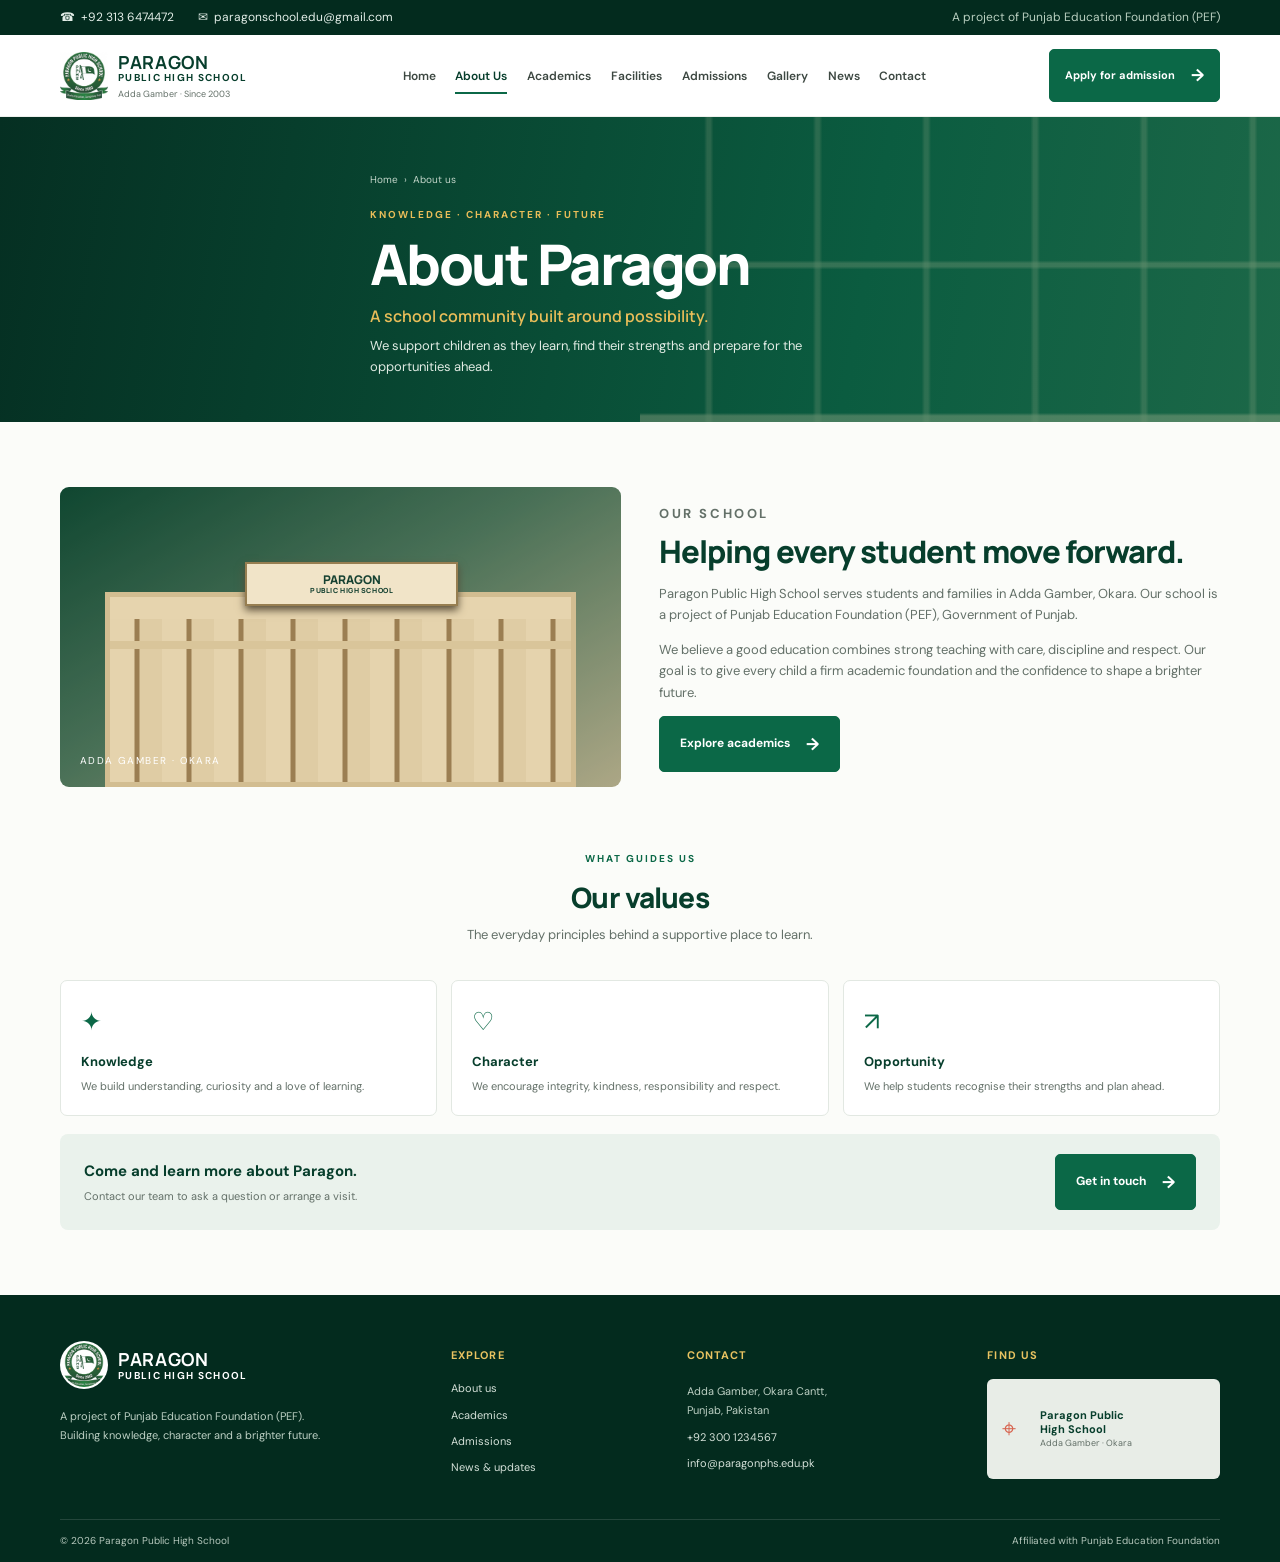
==== commit 271c399e: "Logo changed" ====
--- a/about.html
+++ b/about.html
@@ -8,7 +8,7 @@
       content="Learn about Paragon Public High School, a PEF school in Adda Gamber."
     />
     <title>About Us | Paragon Public High School</title>
-    <link rel="icon" href="logo.png" />
+    <link rel="icon" href="logo.jpeg" />
     <link rel="stylesheet" href="style.css" />
   </head>
   <body>
@@ -25,7 +25,7 @@
     <header class="site-header">
       <div class="container nav-wrap">
         <a class="brand" href="index.html"
-          ><img src="logo.png" alt="Paragon crest" /><span
+          ><img src="logo.jpeg" alt="Paragon crest" /><span
             ><strong>PARAGON</strong><small>PUBLIC HIGH SCHOOL</small
             ><em>Adda Gamber · Since 2003</em></span
           ></a
@@ -123,7 +123,7 @@
       <div class="container footer-grid">
         <div class="footer-brand">
           <a class="brand brand-light" href="index.html"
-            ><img src="logo.png" alt="" /><span
+            ><img src="logo.jpeg" alt="Paragon crest" /><span
               ><strong>PARAGON</strong><small>PUBLIC HIGH SCHOOL</small></span
             ></a
           >
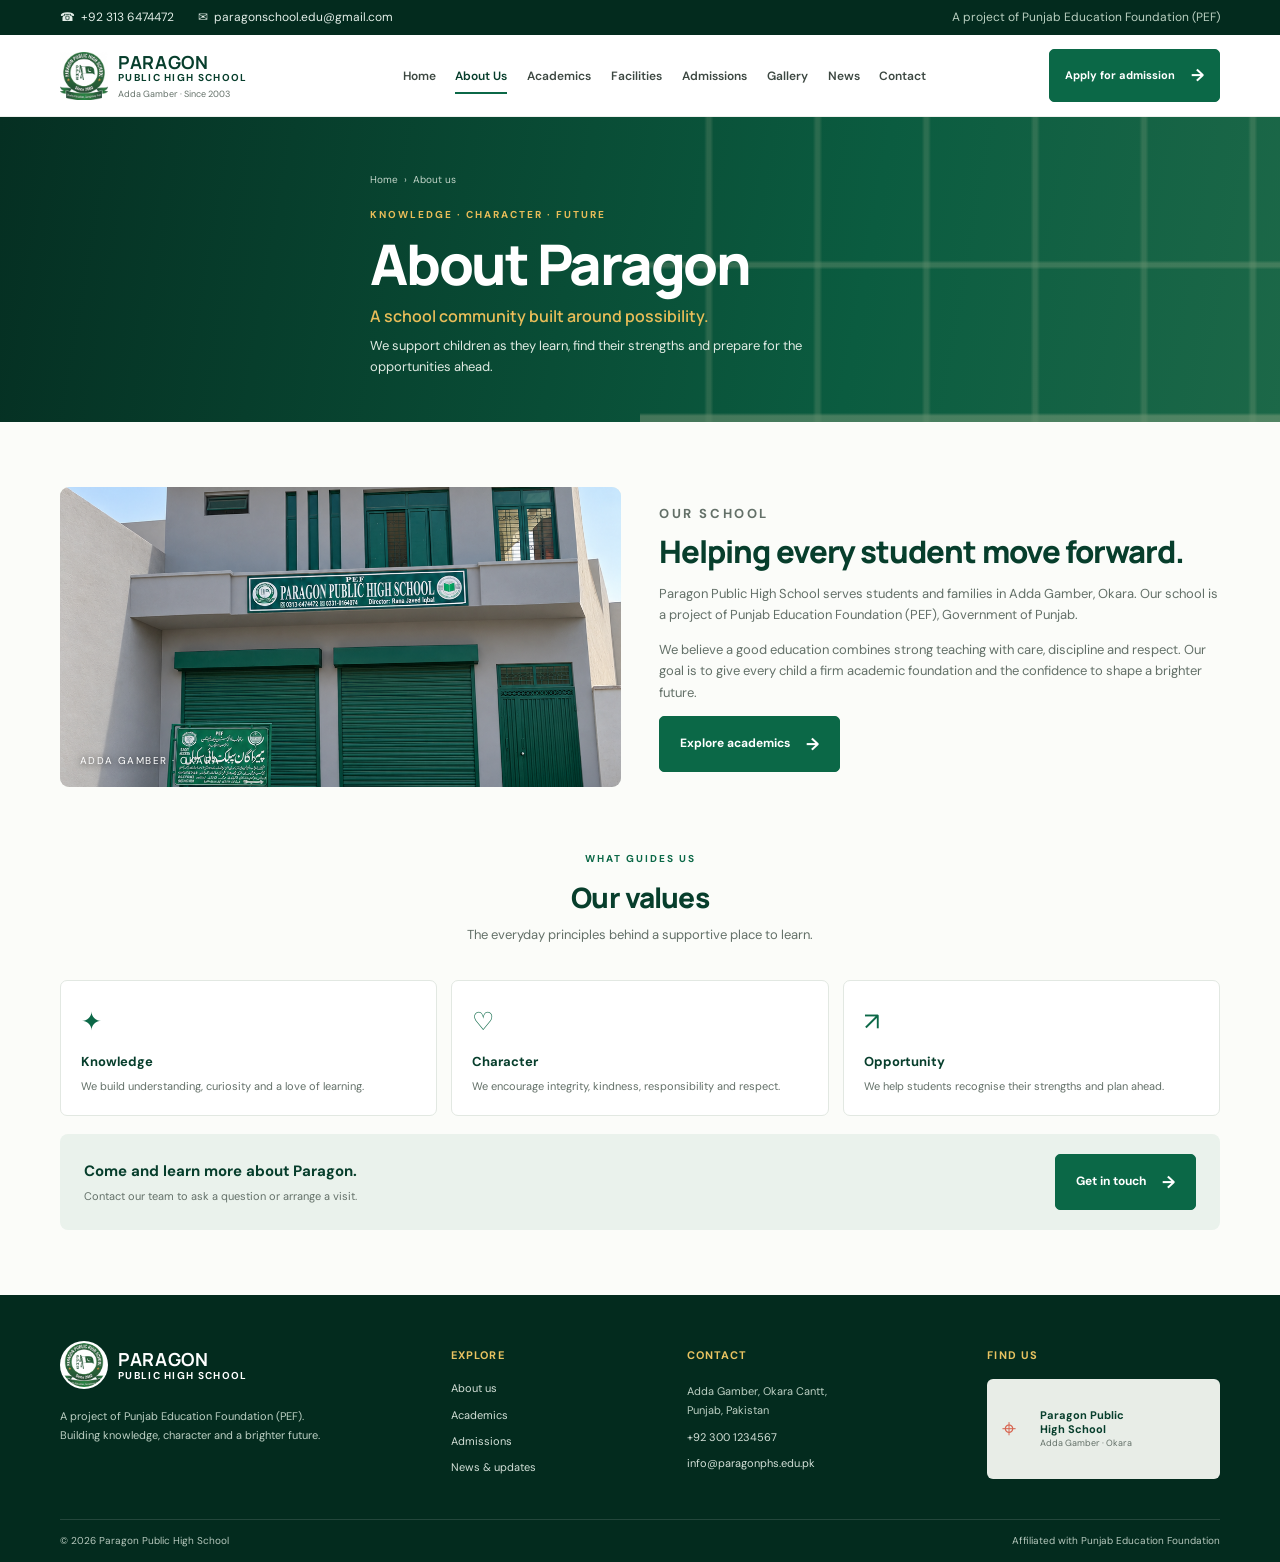
==== commit 15421bfd: "School Building Image added" ====
--- a/about.html
+++ b/about.html
@@ -66,9 +66,11 @@
       <section class="content-section container">
         <div class="about-split">
           <div class="about-visual">
-            <span class="school-sign"
-              >PARAGON <small>PUBLIC HIGH SCHOOL</small></span
-            ><span class="about-visual-caption">ADDA GAMBER · OKARA</span>
+            <img
+              src="Building.png"
+              alt="Paragon Public High School building in Adda Gamber"
+            />
+            <span class="about-visual-caption">ADDA GAMBER · OKARA</span>
           </div>
           <div class="about-copy">
             <p class="eyebrow">OUR SCHOOL</p>
--- a/style.css
+++ b/style.css
@@ -1447,33 +1447,15 @@
   position: relative;
   border-radius: 9px;
   overflow: hidden;
-  background: linear-gradient(150deg, #124d35, #598064 45%, #d6c59f);
-  padding: 22px;
-}
-.about-visual:after {
-  content: "";
+  background: #e7ede7;
+}
+.about-visual > img {
   position: absolute;
-  inset: 35% 8% 0;
-  background:
-    linear-gradient(
-      #e6d4ae 0 12%,
-      transparent 12% 24%,
-      #d9c59a 24% 28%,
-      transparent 28%
-    ),
-    repeating-linear-gradient(
-      90deg,
-      #e5d3ad 0 24px,
-      #9b7e52 25px 29px,
-      #dfcca4 30px 52px
-    );
-  border: 5px solid #d2bd91;
-  box-shadow: 0 0 0 999px rgba(5, 48, 33, 0.2);
-}
-.about-visual .school-sign {
-  top: 25%;
-  left: 33%;
-  width: 38%;
+  inset: 0;
+  width: 100%;
+  height: 100%;
+  object-fit: cover;
+  object-position: center 42%;
 }
 .about-visual-caption {
   position: absolute;
@@ -1483,6 +1465,7 @@
   color: white;
   font-size: 10px;
   letter-spacing: 0.14em;
+  text-shadow: 0 1px 6px rgba(0, 0, 0, 0.8);
 }
 .about-copy h2 {
   font: 800 31px/1.15 var(--display);
